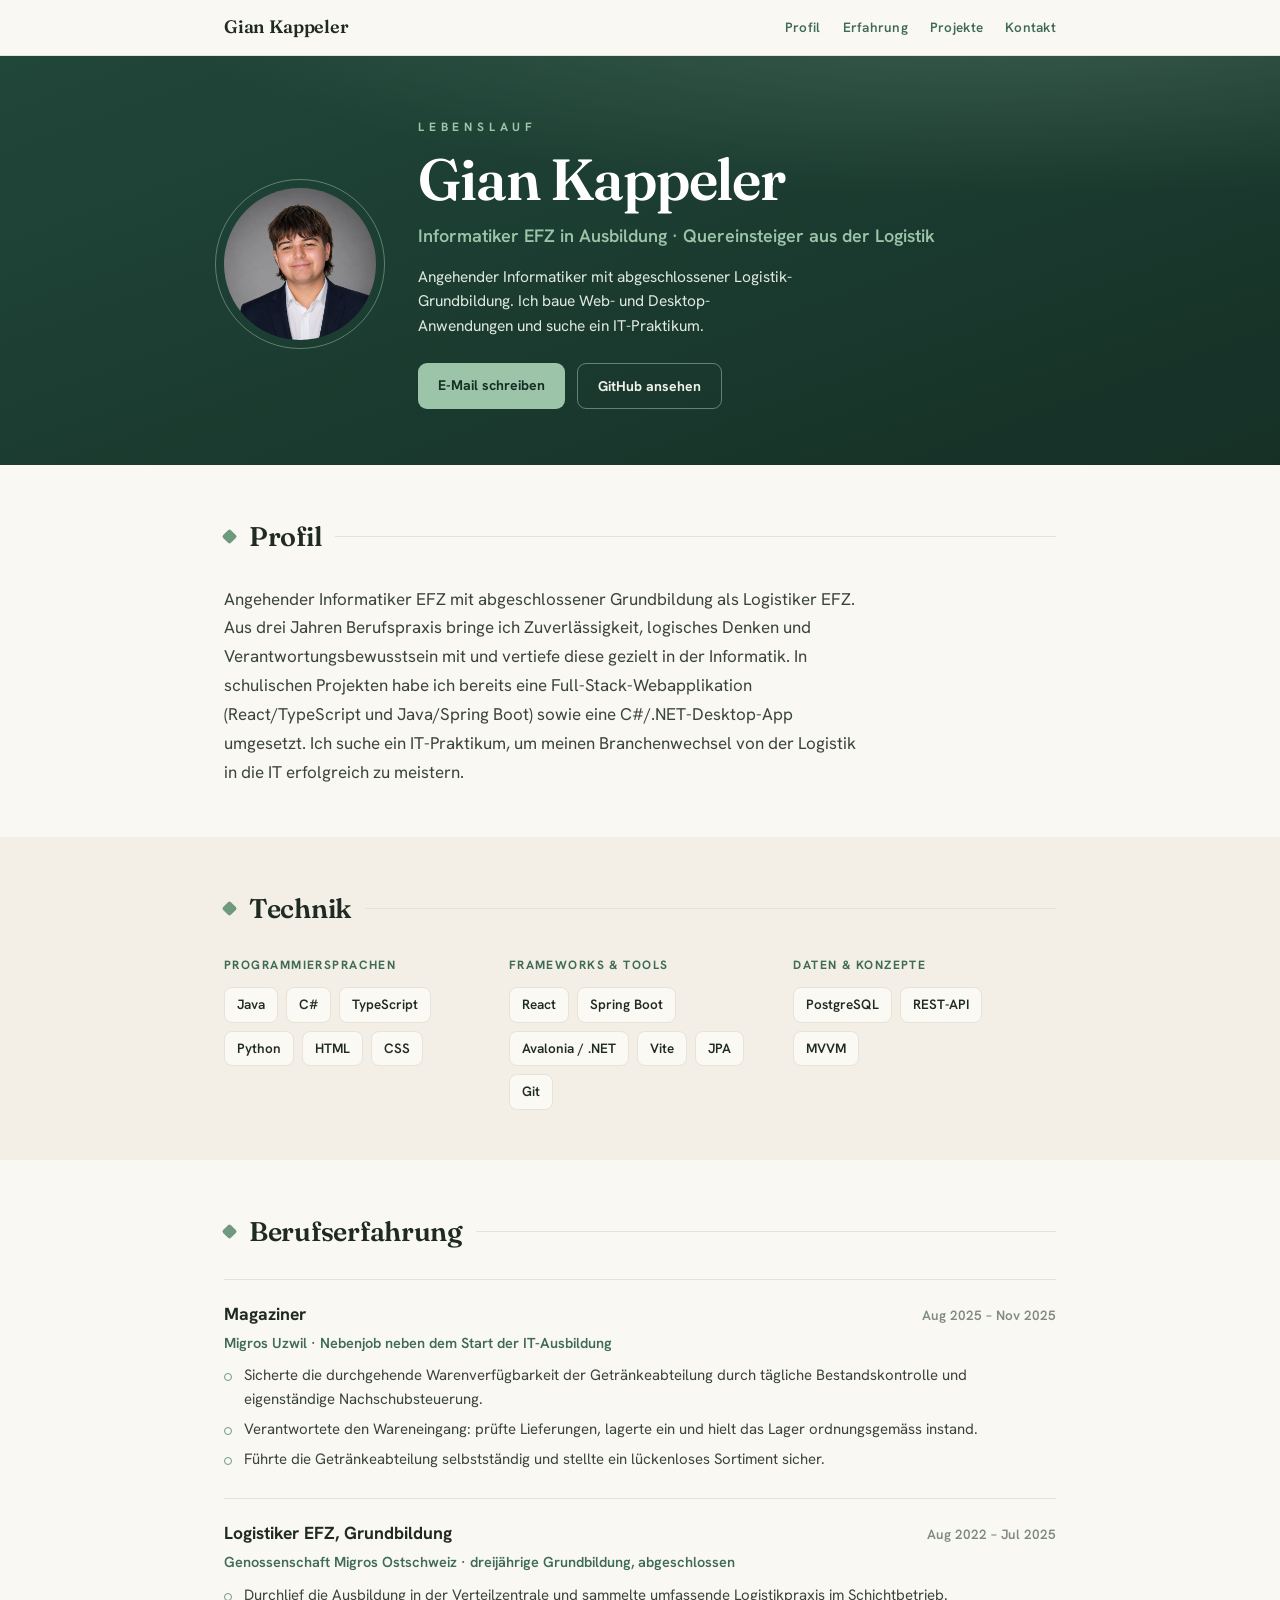
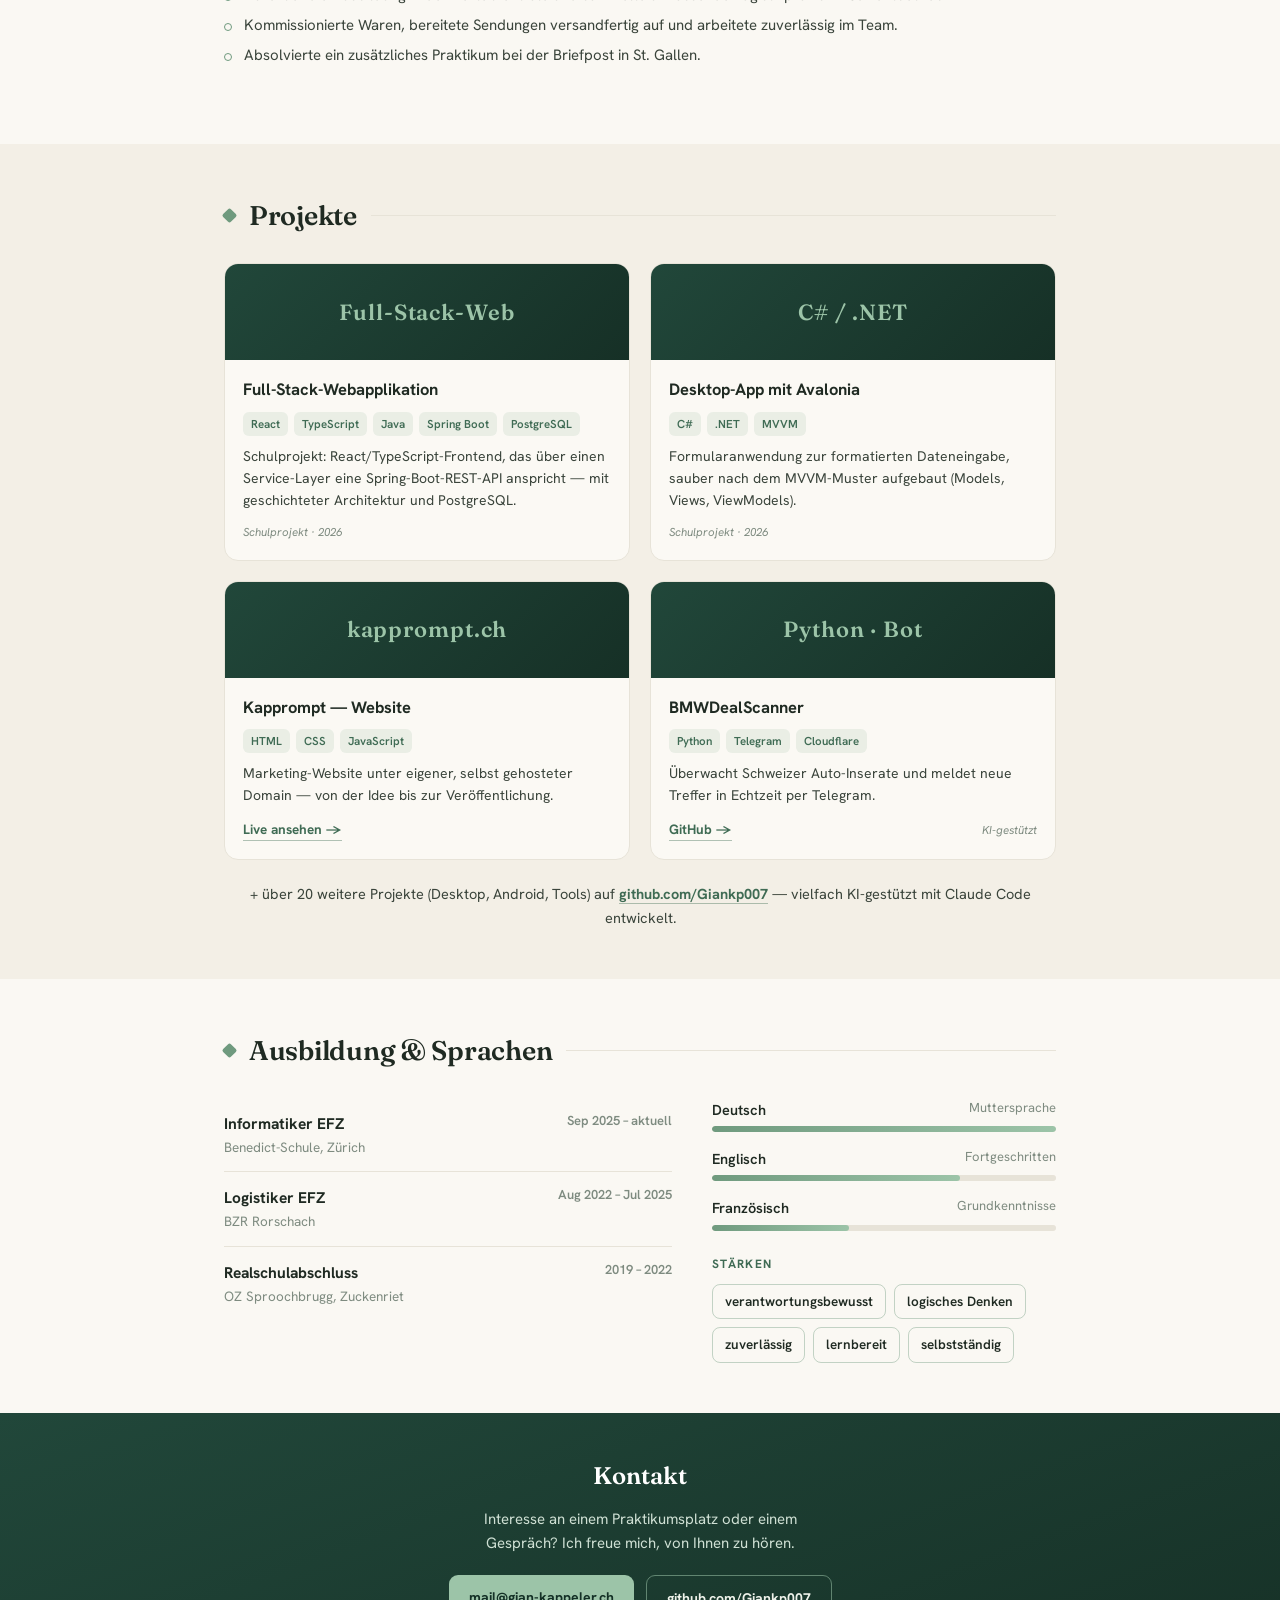
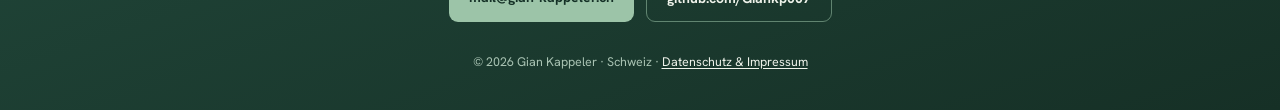
==== index.html @ 55821ddb "Add files via upload" ====
<!DOCTYPE html>
<html lang="de">
<head>
<meta charset="utf-8">
<meta name="viewport" content="width=device-width, initial-scale=1">
<title>Gian Kappeler — Informatiker EFZ in Ausbildung</title>
<meta name="description" content="Gian Kappeler — angehender Informatiker EFZ, Quereinsteiger aus der Logistik.">
<!-- Soll die Seite NICHT bei Google auffindbar sein, diese Zeile einkommentieren:
<meta name="robots" content="noindex"> -->
<link rel="preconnect" href="https://fonts.googleapis.com">
<link rel="preconnect" href="https://fonts.gstatic.com" crossorigin>
<link href="https://fonts.googleapis.com/css2?family=Fraunces:opsz,wght@9..144,400..700&family=Hanken+Grotesk:wght@400..800&display=swap" rel="stylesheet">
<link rel="stylesheet" href="styles.css">
</head>
<body>

  <script>document.documentElement.className+=" js";</script>
  <nav>
    <div class="row">
      <a href="#top" class="brand">Gian Kappeler</a>
      <div class="links">
        <a href="#profil">Profil</a>
        <a href="#erfahrung">Erfahrung</a>
        <a href="#projekte">Projekte</a>
        <a href="#kontakt">Kontakt</a>
      </div>
    </div>
  </nav>

  <header class="hero" id="top">
    <div class="wrap">
      <div class="photo"><img src="photo.jpg" alt="Gian Kappeler"></div>
      <div class="intro">
        <div class="kicker">Lebenslauf</div>
        <h1>Gian Kappeler</h1>
        <div class="role">Informatiker EFZ in Ausbildung · Quereinsteiger aus der Logistik</div>
        <p class="tag">Angehender Informatiker mit abgeschlossener Logistik-Grundbildung. Ich baue Web- und Desktop-Anwendungen und suche ein IT-Praktikum.</p>
        <div class="cta">
          <a class="btn primary" href="mailto:mail@gian-kappeler.ch">E-Mail schreiben</a>
          <a class="btn ghost" href="https://github.com/Giankp007" target="_blank" rel="noopener">GitHub ansehen</a>
        </div>
      </div>
    </div>
  </header>

  <main>
    <section id="profil">
      <div class="wrap">
        <div class="shead reveal"><span class="dia"></span><h2>Profil</h2><span class="line"></span></div>
        <p class="lead reveal">Angehender Informatiker EFZ mit abgeschlossener Grundbildung als Logistiker EFZ. Aus drei Jahren Berufspraxis bringe ich Zuverlässigkeit, logisches Denken und Verantwortungsbewusstsein mit und vertiefe diese gezielt in der Informatik. In schulischen Projekten habe ich bereits eine Full-Stack-Webapplikation (React/TypeScript und Java/Spring&nbsp;Boot) sowie eine C#/.NET-Desktop-App umgesetzt. Ich suche ein IT-Praktikum, um meinen Branchenwechsel von der Logistik in die IT erfolgreich zu meistern.</p>
      </div>
    </section>

    <section id="technik">
      <div class="wrap">
        <div class="shead reveal"><span class="dia"></span><h2>Technik</h2><span class="line"></span></div>
        <div class="skillgrid reveal">
          <div>
            <div class="gl">Programmiersprachen</div>
            <div class="chips"><span class="chip">Java</span><span class="chip">C#</span><span class="chip">TypeScript</span><span class="chip">Python</span><span class="chip">HTML</span><span class="chip">CSS</span></div>
          </div>
          <div>
            <div class="gl">Frameworks &amp; Tools</div>
            <div class="chips"><span class="chip">React</span><span class="chip">Spring Boot</span><span class="chip">Avalonia / .NET</span><span class="chip">Vite</span><span class="chip">JPA</span><span class="chip">Git</span></div>
          </div>
          <div>
            <div class="gl">Daten &amp; Konzepte</div>
            <div class="chips"><span class="chip">PostgreSQL</span><span class="chip">REST-API</span><span class="chip">MVVM</span></div>
          </div>
        </div>
      </div>
    </section>

    <section id="erfahrung">
      <div class="wrap">
        <div class="shead reveal"><span class="dia"></span><h2>Berufserfahrung</h2><span class="line"></span></div>
        <div class="item reveal">
          <div class="top"><h3>Magaziner</h3><span class="date">Aug 2025 – Nov 2025</span></div>
          <div class="org">Migros Uzwil · Nebenjob neben dem Start der IT-Ausbildung</div>
          <ul>
            <li>Sicherte die durchgehende Warenverfügbarkeit der Getränkeabteilung durch tägliche Bestandskontrolle und eigenständige Nachschubsteuerung.</li>
            <li>Verantwortete den Wareneingang: prüfte Lieferungen, lagerte ein und hielt das Lager ordnungsgemäss instand.</li>
            <li>Führte die Getränkeabteilung selbstständig und stellte ein lückenloses Sortiment sicher.</li>
          </ul>
        </div>
        <div class="item reveal">
          <div class="top"><h3>Logistiker EFZ, Grundbildung</h3><span class="date">Aug 2022 – Jul 2025</span></div>
          <div class="org">Genossenschaft Migros Ostschweiz · dreijährige Grundbildung, abgeschlossen</div>
          <ul>
            <li>Durchlief die Ausbildung in der Verteilzentrale und sammelte umfassende Logistikpraxis im Schichtbetrieb.</li>
            <li>Kommissionierte Waren, bereitete Sendungen versandfertig auf und arbeitete zuverlässig im Team.</li>
            <li>Absolvierte ein zusätzliches Praktikum bei der Briefpost in St.&nbsp;Gallen.</li>
          </ul>
        </div>
      </div>
    </section>

    <section id="projekte">
      <div class="wrap">
        <div class="shead reveal"><span class="dia"></span><h2>Projekte</h2><span class="line"></span></div>
        <div class="pgrid reveal">
          <div class="card">
            <div class="thumb">Full-Stack-Web</div>
            <div class="pin">
              <h3>Full-Stack-Webapplikation</h3>
              <div class="tags"><span class="tag">React</span><span class="tag">TypeScript</span><span class="tag">Java</span><span class="tag">Spring Boot</span><span class="tag">PostgreSQL</span></div>
              <p>Schulprojekt: React/TypeScript-Frontend, das über einen Service-Layer eine Spring-Boot-REST-API anspricht — mit geschichteter Architektur und PostgreSQL.</p>
              <div class="foot"><span class="ai">Schulprojekt · 2026</span></div>
            </div>
          </div>
          <div class="card">
            <div class="thumb">C# / .NET</div>
            <div class="pin">
              <h3>Desktop-App mit Avalonia</h3>
              <div class="tags"><span class="tag">C#</span><span class="tag">.NET</span><span class="tag">MVVM</span></div>
              <p>Formularanwendung zur formatierten Dateneingabe, sauber nach dem MVVM-Muster aufgebaut (Models, Views, ViewModels).</p>
              <div class="foot"><span class="ai">Schulprojekt · 2026</span></div>
            </div>
          </div>
          <div class="card">
            <div class="thumb">kapprompt.ch</div>
            <div class="pin">
              <h3>Kapprompt — Website</h3>
              <div class="tags"><span class="tag">HTML</span><span class="tag">CSS</span><span class="tag">JavaScript</span></div>
              <p>Marketing-Website unter eigener, selbst gehosteter Domain — von der Idee bis zur Veröffentlichung.</p>
              <div class="foot"><a class="lnk" href="https://kapprompt.ch" target="_blank" rel="noopener">Live ansehen →</a></div>
            </div>
          </div>
          <div class="card">
            <div class="thumb">Python · Bot</div>
            <div class="pin">
              <h3>BMWDealScanner</h3>
              <div class="tags"><span class="tag">Python</span><span class="tag">Telegram</span><span class="tag">Cloudflare</span></div>
              <p>Überwacht Schweizer Auto-Inserate und meldet neue Treffer in Echtzeit per Telegram.</p>
              <div class="foot"><a class="lnk" href="https://github.com/Giankp007/BMWDealScanner" target="_blank" rel="noopener">GitHub →</a><span class="ai">KI-gestützt</span></div>
            </div>
          </div>
        </div>
        <div class="more reveal">+ über 20 weitere Projekte (Desktop, Android, Tools) auf <a href="https://github.com/Giankp007" target="_blank" rel="noopener">github.com/Giankp007</a> — vielfach KI-gestützt mit Claude Code entwickelt.</div>
      </div>
    </section>

    <section id="ausbildung">
      <div class="wrap">
        <div class="shead reveal"><span class="dia"></span><h2>Ausbildung &amp; Sprachen</h2><span class="line"></span></div>
        <div class="twocol reveal">
          <div class="edu">
            <div class="erow"><div><b>Informatiker EFZ</b><div class="sub">Benedict-Schule, Zürich</div></div><span class="date">Sep 2025 – aktuell</span></div>
            <div class="erow"><div><b>Logistiker EFZ</b><div class="sub">BZR Rorschach</div></div><span class="date">Aug 2022 – Jul 2025</span></div>
            <div class="erow"><div><b>Realschulabschluss</b><div class="sub">OZ Sproochbrugg, Zuckenriet</div></div><span class="date">2019 – 2022</span></div>
          </div>
          <div>
            <div class="lang"><div class="lr"><b>Deutsch</b><span>Muttersprache</span></div><div class="bar"><i style="width:100%"></i></div></div>
            <div class="lang"><div class="lr"><b>Englisch</b><span>Fortgeschritten</span></div><div class="bar"><i style="width:72%"></i></div></div>
            <div class="lang"><div class="lr"><b>Französisch</b><span>Grundkenntnisse</span></div><div class="bar"><i style="width:40%"></i></div></div>
            <div class="strengths">
              <div class="gl">Stärken</div>
              <div class="chips"><span class="chip">verantwortungsbewusst</span><span class="chip">logisches Denken</span><span class="chip">zuverlässig</span><span class="chip">lernbereit</span><span class="chip">selbstständig</span></div>
            </div>
          </div>
        </div>
      </div>
    </section>
  </main>

  <footer id="kontakt">
    <div class="wrap">
      <h2>Kontakt</h2>
      <p>Interesse an einem Praktikumsplatz oder einem Gespräch? Ich freue mich, von Ihnen zu hören.</p>
      <div class="cta">
        <a class="btn primary" href="mailto:mail@gian-kappeler.ch">mail@gian-kappeler.ch</a>
        <a class="btn ghost" href="https://github.com/Giankp007" target="_blank" rel="noopener">github.com/Giankp007</a>
      </div>
      <div class="copy">© 2026 Gian Kappeler · Schweiz · <a href="#impressum">Datenschutz &amp; Impressum</a></div>
    </div>
  </footer>

  <div class="modal" id="impressum">
    <div class="box">
      <a href="#kontakt" class="close" aria-label="Schliessen">&times;</a>
      <h2>Datenschutz &amp; Impressum</h2>
      <p><strong>Verantwortlich f&uuml;r diese Website</strong><br>Gian Kappeler &middot; <a class="txt" href="mailto:mail@gian-kappeler.ch">mail@gian-kappeler.ch</a></p>
      <h3>Datenschutz</h3>
      <p>Diese Website ist eine private, nicht-kommerzielle Seite. Es werden keine Cookies gesetzt, keine Analyse- oder Tracking-Tools eingesetzt und keine Kontaktformulare verwendet. &Uuml;ber die Seite werden keine Personendaten aktiv erhoben.</p>
      <h3>Hosting und Server-Logs</h3>
      <p>Die Website wird bei einem externen Anbieter (GitHub,&nbsp;Inc. bzw. Vercel&nbsp;Inc., USA) gehostet. Beim Aufruf verarbeitet der Anbieter technisch notwendige Daten wie IP-Adresse, Datum und Uhrzeit des Zugriffs sowie Browsertyp in Server-Logs. Diese dienen ausschliesslich dem sicheren und stabilen Betrieb der Seite. Da der Anbieter in den USA sitzt, kann eine Bekanntgabe von Daten ins Ausland erfolgen.</p>
      <h3>Externe Links</h3>
      <p>Diese Seite verweist auf externe Angebote (z.&nbsp;B. GitHub, kapprompt.ch). F&uuml;r deren Inhalte und Datenschutz sind die jeweiligen Betreiber verantwortlich.</p>
      <h3>Ihre Rechte</h3>
      <p>Nach dem revidierten Schweizer Datenschutzgesetz (revDSG) haben Sie das Recht auf Auskunft, Berichtigung und L&ouml;schung Ihrer Personendaten. Bei Fragen erreichen Sie mich unter der oben genannten E-Mail-Adresse.</p>
      <p class="upd">Stand: Juni 2026</p>
    </div>
  </div>

  <script>
    var io=new IntersectionObserver(function(es){es.forEach(function(e){if(e.isIntersecting){e.target.classList.add('in');io.unobserve(e.target);}});},{threshold:.12});
    document.querySelectorAll('.reveal').forEach(function(el){io.observe(el);});
  </script>
  <script>
    (function(){
      var m=document.getElementById('impressum'); if(!m) return;
      function openM(e){ if(e) e.preventDefault(); m.classList.add('open'); }
      function closeM(e){ if(e) e.preventDefault(); m.classList.remove('open'); }
      document.querySelectorAll('a[href="#impressum"]').forEach(function(a){ a.addEventListener('click', openM); });
      m.querySelectorAll('.close').forEach(function(c){ c.addEventListener('click', closeM); });
      m.addEventListener('click', function(e){ if(e.target===m) closeM(); });
      document.addEventListener('keydown', function(e){ if(e.key==='Escape') closeM(); });
    })();
  </script>
</body>
</html>
---- styles.css ----
:root{
    --paper:#faf8f3; --ink:#1f2a22; --body:#3a443b; --muted:#7e8b80; --line:#e7e3d8;
    --ever1:#21473a; --ever2:#163026; --sage:#6f9a7e; --sage-bright:#9cc4a8;
    --sage-deep:#3f6b54; --cream:#eef2ea; --cream-mut:#a9c3b3;
  }
  *{box-sizing:border-box;margin:0;padding:0;}
  html{scroll-behavior:smooth;}
  body{font-family:'Hanken Grotesk',system-ui,sans-serif;color:var(--body);background:var(--paper);
    line-height:1.6;font-size:16px;-webkit-font-smoothing:antialiased;}
  a{color:inherit;}
  img{max-width:100%;display:block;}
  .wrap{max-width:880px;margin:0 auto;padding:0 24px;}

  /* nav */
  nav{position:sticky;top:0;z-index:50;background:rgba(250,248,243,.86);
    backdrop-filter:saturate(140%) blur(10px);border-bottom:1px solid var(--line);}
  nav .row{max-width:880px;margin:0 auto;padding:13px 24px;display:flex;align-items:center;justify-content:space-between;gap:16px;}
  nav .brand{font-family:'Fraunces',serif;font-weight:600;font-size:18px;color:var(--ink);letter-spacing:-.01em;text-decoration:none;}
  nav .links{display:flex;gap:22px;flex-wrap:wrap;}
  nav .links a{font-size:13.5px;font-weight:600;color:var(--sage-deep);text-decoration:none;letter-spacing:.02em;}
  nav .links a:hover{color:var(--ink);}

  /* hero */
  .hero{background:
      radial-gradient(120% 80% at 80% -10%, rgba(156,196,168,.22), rgba(156,196,168,0) 55%),
      linear-gradient(160deg,var(--ever1),var(--ever2));
    color:var(--cream);padding:62px 0 56px;}
  .hero .wrap{display:flex;align-items:center;gap:42px;flex-wrap:wrap;}
  .hero .photo{width:152px;height:152px;border-radius:50%;flex:none;position:relative;}
  .hero .photo img{width:152px;height:152px;border-radius:50%;}
  .hero .photo::after{content:"";position:absolute;inset:-9px;border:1.5px solid rgba(156,196,168,.5);border-radius:50%;}
  .hero .intro{flex:1;min-width:260px;}
  .kicker{font-size:12px;font-weight:700;letter-spacing:.4em;text-transform:uppercase;color:var(--sage-bright);margin-bottom:14px;}
  .hero h1{font-family:'Fraunces',serif;font-weight:600;font-size:clamp(38px,7vw,58px);line-height:.98;letter-spacing:-.02em;color:#fff;}
  .hero .role{font-size:clamp(15px,2.4vw,18px);font-weight:600;color:var(--sage-bright);margin-top:14px;}
  .hero .tag{color:#dfe9e0;margin-top:14px;max-width:42ch;font-size:15.5px;}
  .hero .cta{margin-top:24px;display:flex;gap:12px;flex-wrap:wrap;}
  .btn{display:inline-block;padding:11px 20px;border-radius:9px;font-weight:700;font-size:14px;text-decoration:none;transition:transform .12s ease,background .2s ease;}
  .btn:hover{transform:translateY(-1px);}
  .btn.primary{background:var(--sage-bright);color:#143026;}
  .btn.primary:hover{background:#b6d8c1;}
  .btn.ghost{border:1.5px solid rgba(156,196,168,.55);color:var(--cream);}
  .btn.ghost:hover{background:rgba(156,196,168,.14);}

  /* sections */
  section{padding:50px 0;}
  section:nth-of-type(even){background:#f3efe6;}
  .shead{display:flex;align-items:center;gap:14px;margin-bottom:26px;}
  .shead .dia{width:11px;height:11px;background:var(--sage);border-radius:2px;transform:rotate(45deg);flex:none;}
  .shead h2{font-family:'Fraunces',serif;font-weight:600;font-size:27px;color:var(--ink);letter-spacing:-.01em;}
  .shead .line{flex:1;height:1px;background:var(--line);}

  .lead{font-size:17px;line-height:1.7;color:var(--body);max-width:64ch;}

  /* skills */
  .skillgrid{display:grid;grid-template-columns:repeat(auto-fit,minmax(230px,1fr));gap:22px;}
  .skillgrid .gl{font-size:12px;font-weight:700;letter-spacing:.12em;text-transform:uppercase;color:var(--sage-deep);margin-bottom:12px;}
  .chips{display:flex;flex-wrap:wrap;gap:8px;}
  .chip{background:#fff;border:1px solid var(--line);border-radius:8px;padding:6px 12px;font-size:13.5px;font-weight:600;color:var(--ink);}
  section:nth-of-type(even) .chip{background:#fbf9f4;}

  /* experience */
  .item{padding:20px 0;border-top:1px solid var(--line);}
  .item:first-of-type{border-top:none;}
  .item .top{display:flex;justify-content:space-between;gap:16px;flex-wrap:wrap;align-items:baseline;}
  .item h3{font-size:17.5px;font-weight:700;color:var(--ink);}
  .item .date{font-size:13.5px;font-weight:600;color:var(--muted);white-space:nowrap;}
  .item .org{color:var(--sage-deep);font-weight:600;font-size:14.5px;margin:3px 0 10px;}
  .item ul{list-style:none;}
  .item li{position:relative;padding-left:20px;margin-bottom:7px;font-size:15px;line-height:1.55;}
  .item li::before{content:"";position:absolute;left:0;top:9px;width:6px;height:6px;border:1.4px solid var(--sage);border-radius:50%;}

  /* projects */
  .pgrid{display:grid;grid-template-columns:repeat(auto-fit,minmax(270px,1fr));gap:20px;}
  .card{background:#fff;border:1px solid var(--line);border-radius:14px;overflow:hidden;display:flex;flex-direction:column;
    transition:transform .14s ease,box-shadow .2s ease;}
  section:nth-of-type(even) .card{background:#fbf9f4;}
  .card:hover{transform:translateY(-3px);box-shadow:0 12px 30px -16px rgba(22,48,38,.4);}
  .card .thumb{height:96px;display:flex;align-items:center;justify-content:center;
    background:linear-gradient(135deg,var(--ever1),var(--ever2));color:var(--sage-bright);
    font-family:'Fraunces',serif;font-size:22px;font-weight:600;letter-spacing:.04em;text-align:center;padding:0 16px;}
  .card .pin{padding:16px 18px 18px;flex:1;display:flex;flex-direction:column;}
  .card h3{font-size:16.5px;font-weight:700;color:var(--ink);}
  .card .tags{display:flex;flex-wrap:wrap;gap:6px;margin:9px 0 10px;}
  .card .tag{font-size:11.5px;font-weight:600;color:var(--sage-deep);background:rgba(111,154,126,.12);border-radius:6px;padding:3px 8px;}
  .card p{font-size:14px;color:var(--body);line-height:1.55;flex:1;}
  .card .foot{margin-top:12px;display:flex;justify-content:space-between;align-items:center;gap:10px;}
  .card .ai{font-size:11.5px;color:var(--muted);font-style:italic;}
  .card a.lnk{font-size:13.5px;font-weight:700;color:var(--sage-deep);text-decoration:none;border-bottom:1.5px solid rgba(63,107,84,.4);}
  .more{margin-top:22px;text-align:center;font-size:14.5px;}
  .more a{color:var(--sage-deep);font-weight:700;text-decoration:none;border-bottom:1.5px solid rgba(63,107,84,.4);}

  /* education + languages two-col */
  .twocol{display:grid;grid-template-columns:1.3fr 1fr;gap:40px;}
  .edu .erow{display:flex;justify-content:space-between;gap:14px;padding:13px 0;border-top:1px solid var(--line);flex-wrap:wrap;}
  .edu .erow:first-child{border-top:none;}
  .edu b{font-size:15.5px;color:var(--ink);}
  .edu .sub{color:var(--muted);font-size:13.5px;}
  .edu .date{font-size:13px;font-weight:600;color:var(--muted);white-space:nowrap;}
  .lang{margin-bottom:15px;}
  .lang .lr{display:flex;justify-content:space-between;font-size:14.5px;margin-bottom:5px;}
  .lang .lr b{color:var(--ink);font-weight:600;}
  .lang .lr span{color:var(--muted);font-size:13px;}
  .bar{height:6px;background:#e7e3d8;border-radius:5px;overflow:hidden;}
  .bar i{display:block;height:100%;background:linear-gradient(90deg,var(--sage),var(--sage-bright));border-radius:5px;}
  .strengths{margin-top:24px;}
  .strengths .gl{font-size:12px;font-weight:700;letter-spacing:.12em;text-transform:uppercase;color:var(--sage-deep);margin-bottom:10px;}
  .strengths .chips .chip{background:transparent;border-color:rgba(111,154,126,.4);}

  /* footer */
  footer{background:linear-gradient(160deg,var(--ever1),var(--ever2));color:var(--cream);padding:44px 0 38px;text-align:center;}
  footer h2{font-family:'Fraunces',serif;font-weight:600;font-size:24px;color:#fff;margin-bottom:12px;}
  footer p{color:#cfe0d4;font-size:15px;max-width:46ch;margin:0 auto 20px;}
  footer .cta{display:flex;gap:12px;justify-content:center;flex-wrap:wrap;}
  footer .copy{margin-top:30px;font-size:12.5px;color:var(--cream-mut);}
  footer .copy a{color:var(--cream);text-decoration:underline;text-underline-offset:2px;}
  .modal{position:fixed;inset:0;z-index:100;display:none;align-items:flex-start;justify-content:center;
    background:rgba(20,42,33,.55);backdrop-filter:blur(3px);padding:6vh 20px;overflow-y:auto;}
  .modal:target,.modal.open{display:flex;}
  .modal .box{background:var(--paper);max-width:640px;width:100%;border-radius:16px;padding:34px 32px 30px;
    box-shadow:0 30px 80px -28px rgba(0,0,0,.55);position:relative;animation:popin .28s ease;}
  @keyframes popin{from{opacity:0;transform:translateY(10px);}to{opacity:1;transform:none;}}
  .modal h2{font-family:'Fraunces',serif;font-weight:600;font-size:24px;color:var(--ink);margin-bottom:4px;}
  .modal h3{font-family:'Fraunces',serif;font-weight:600;font-size:15.5px;color:var(--ink);margin:18px 0 4px;}
  .modal p{font-size:13.7px;line-height:1.62;color:var(--body);}
  .modal a.txt{color:var(--sage-deep);text-decoration:underline;}
  .modal .close{position:absolute;top:14px;right:18px;font-size:24px;color:var(--muted);text-decoration:none;line-height:1;}
  .modal .close:hover{color:var(--ink);}
  .modal .upd{margin-top:18px;font-size:11.5px;color:var(--muted);}

  /* reveal */
  .js .reveal{opacity:0;transform:translateY(14px);transition:opacity .6s ease,transform .6s ease;}
  .js .reveal.in{opacity:1;transform:none;}

  @media (max-width:720px){
    .hero{padding:44px 0 40px;}
    .hero .wrap{gap:26px;}
    .hero .intro{min-width:100%;}
    .twocol{grid-template-columns:1fr;gap:30px;}
    nav .links{gap:14px;}
    nav .brand{font-size:16px;}
    section{padding:40px 0;}
  }
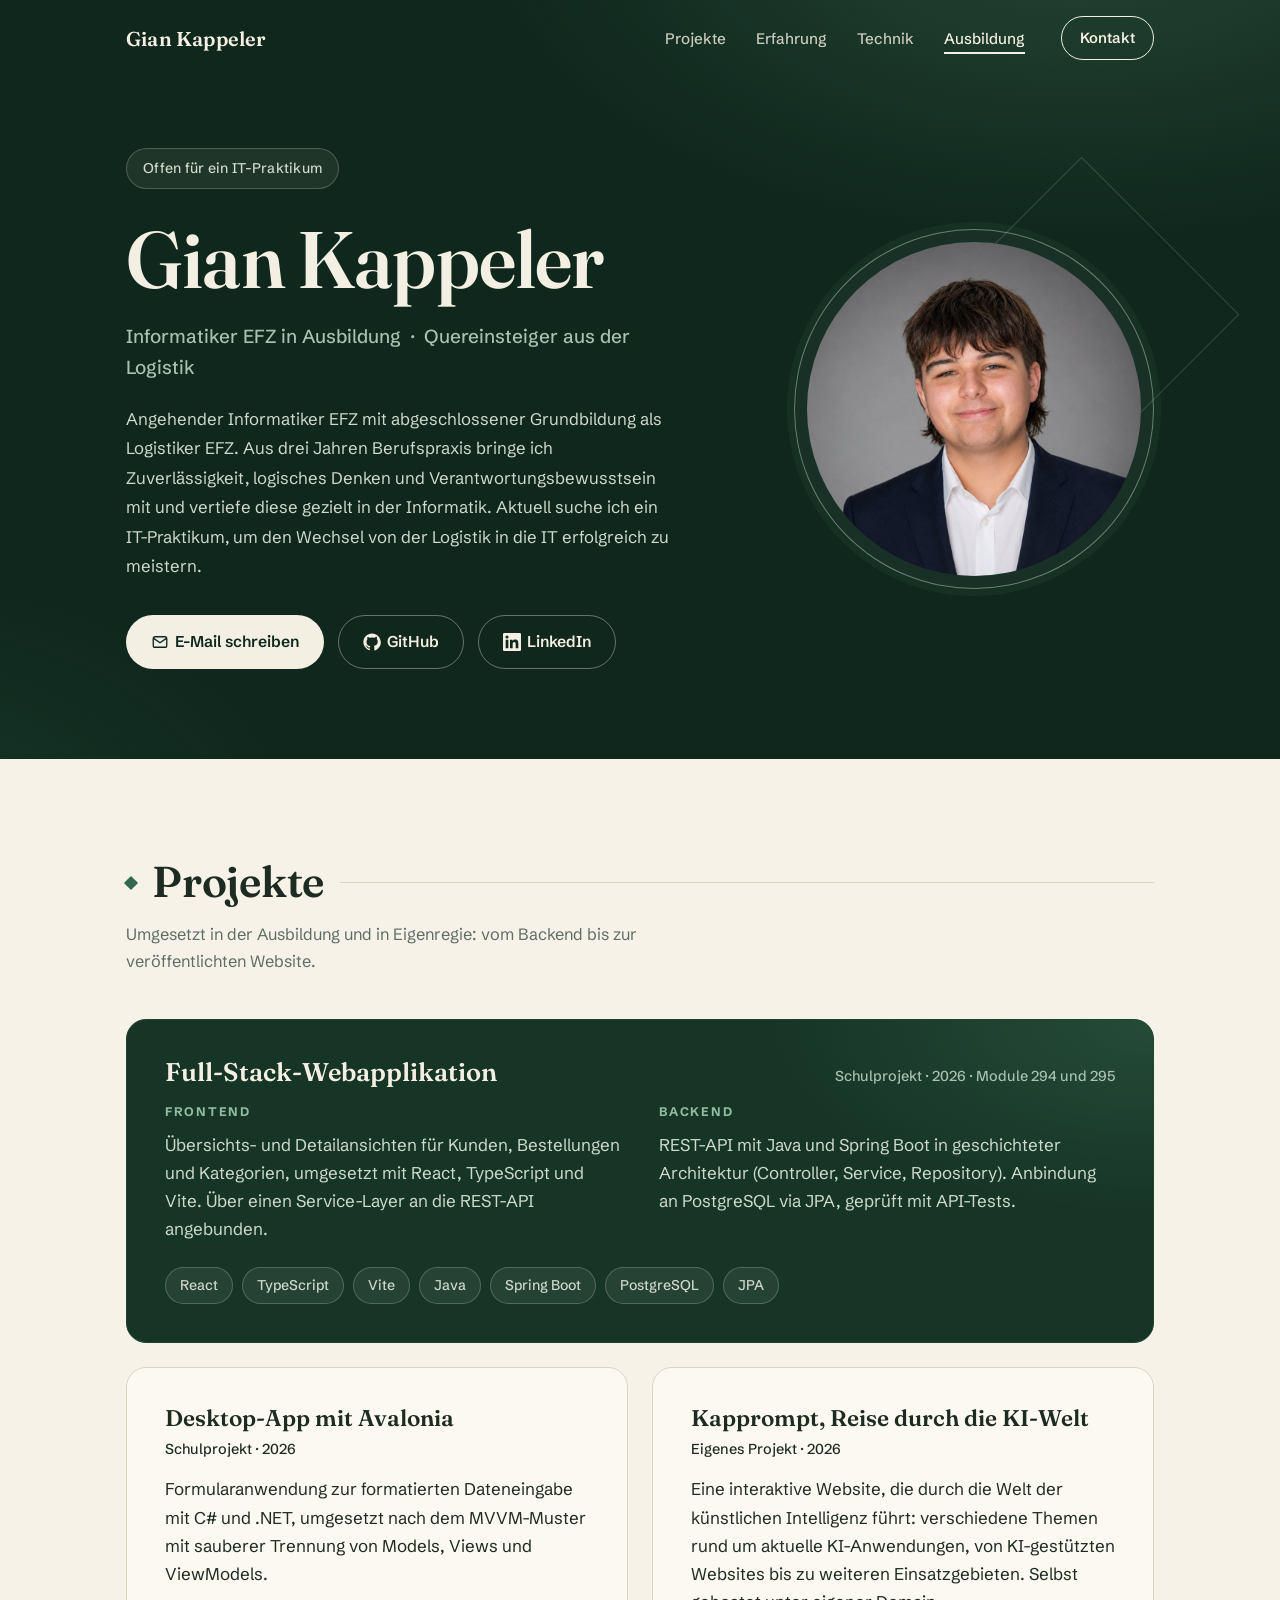
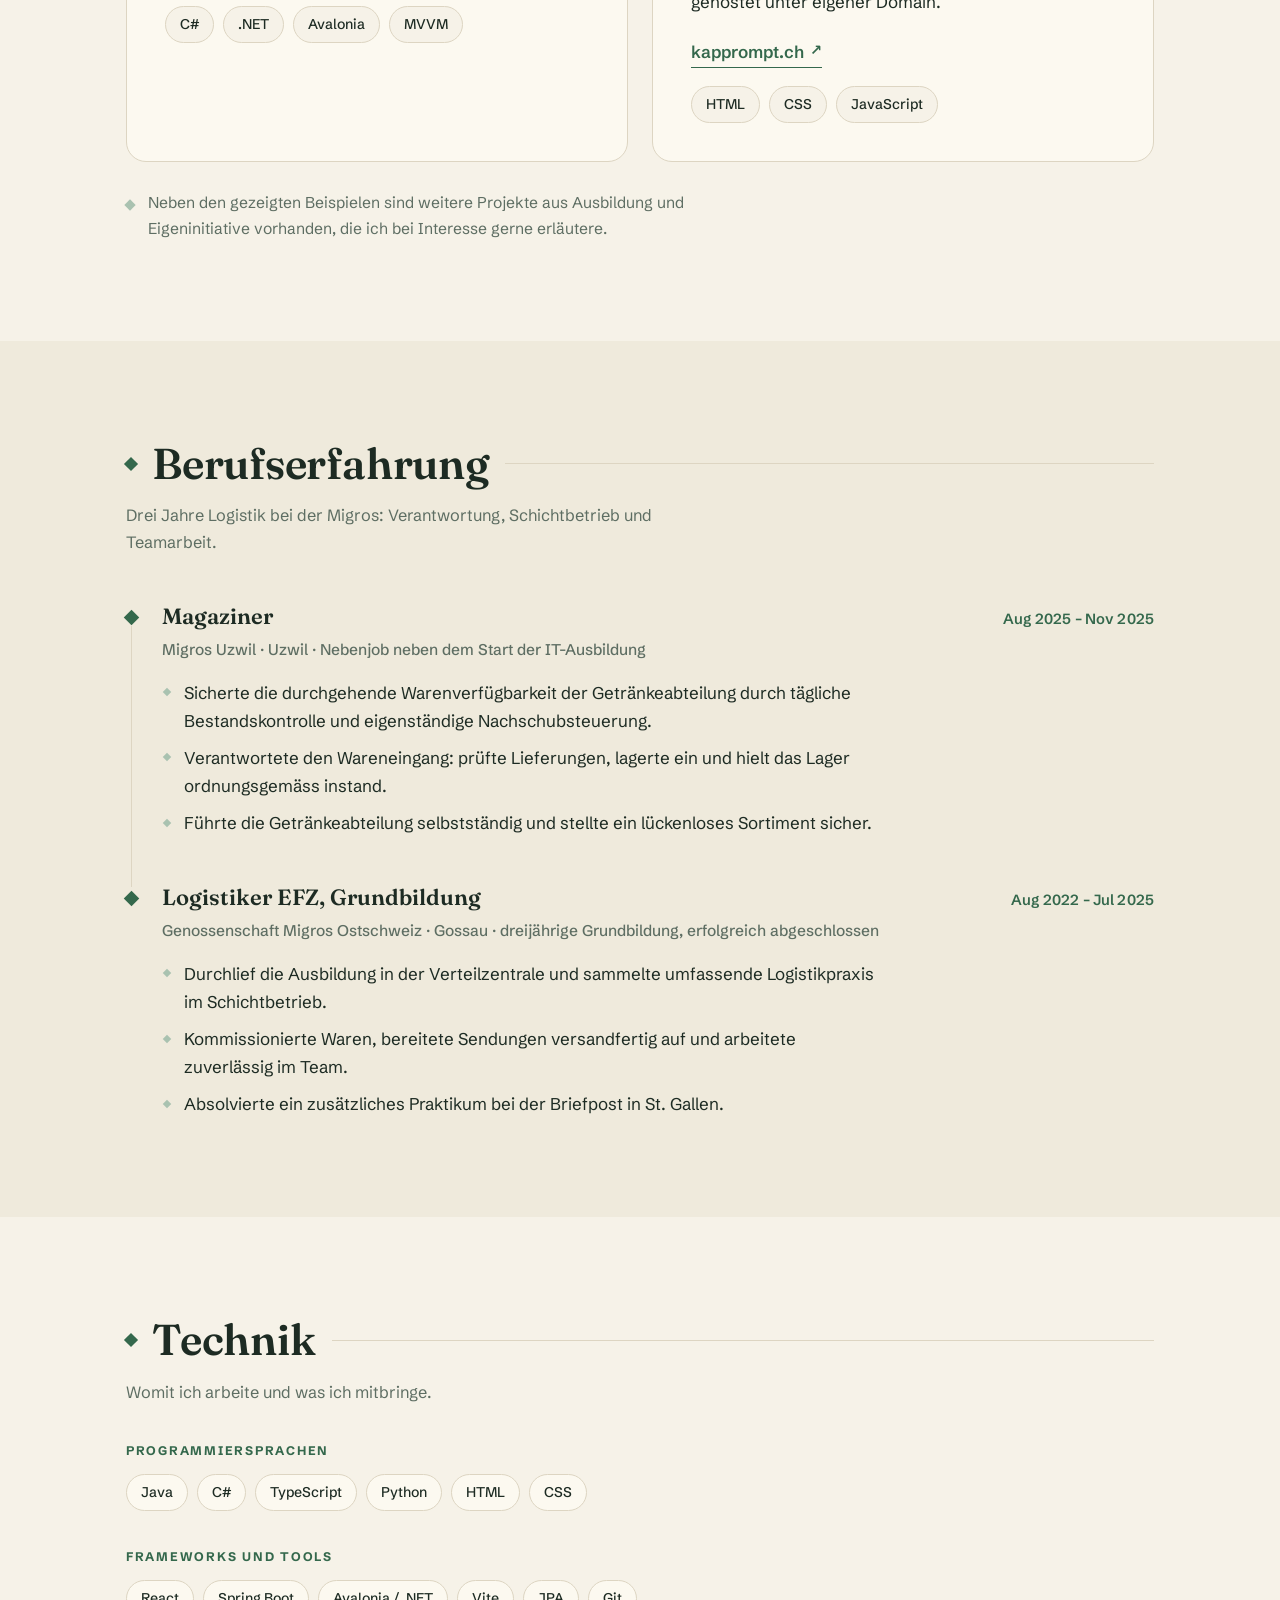
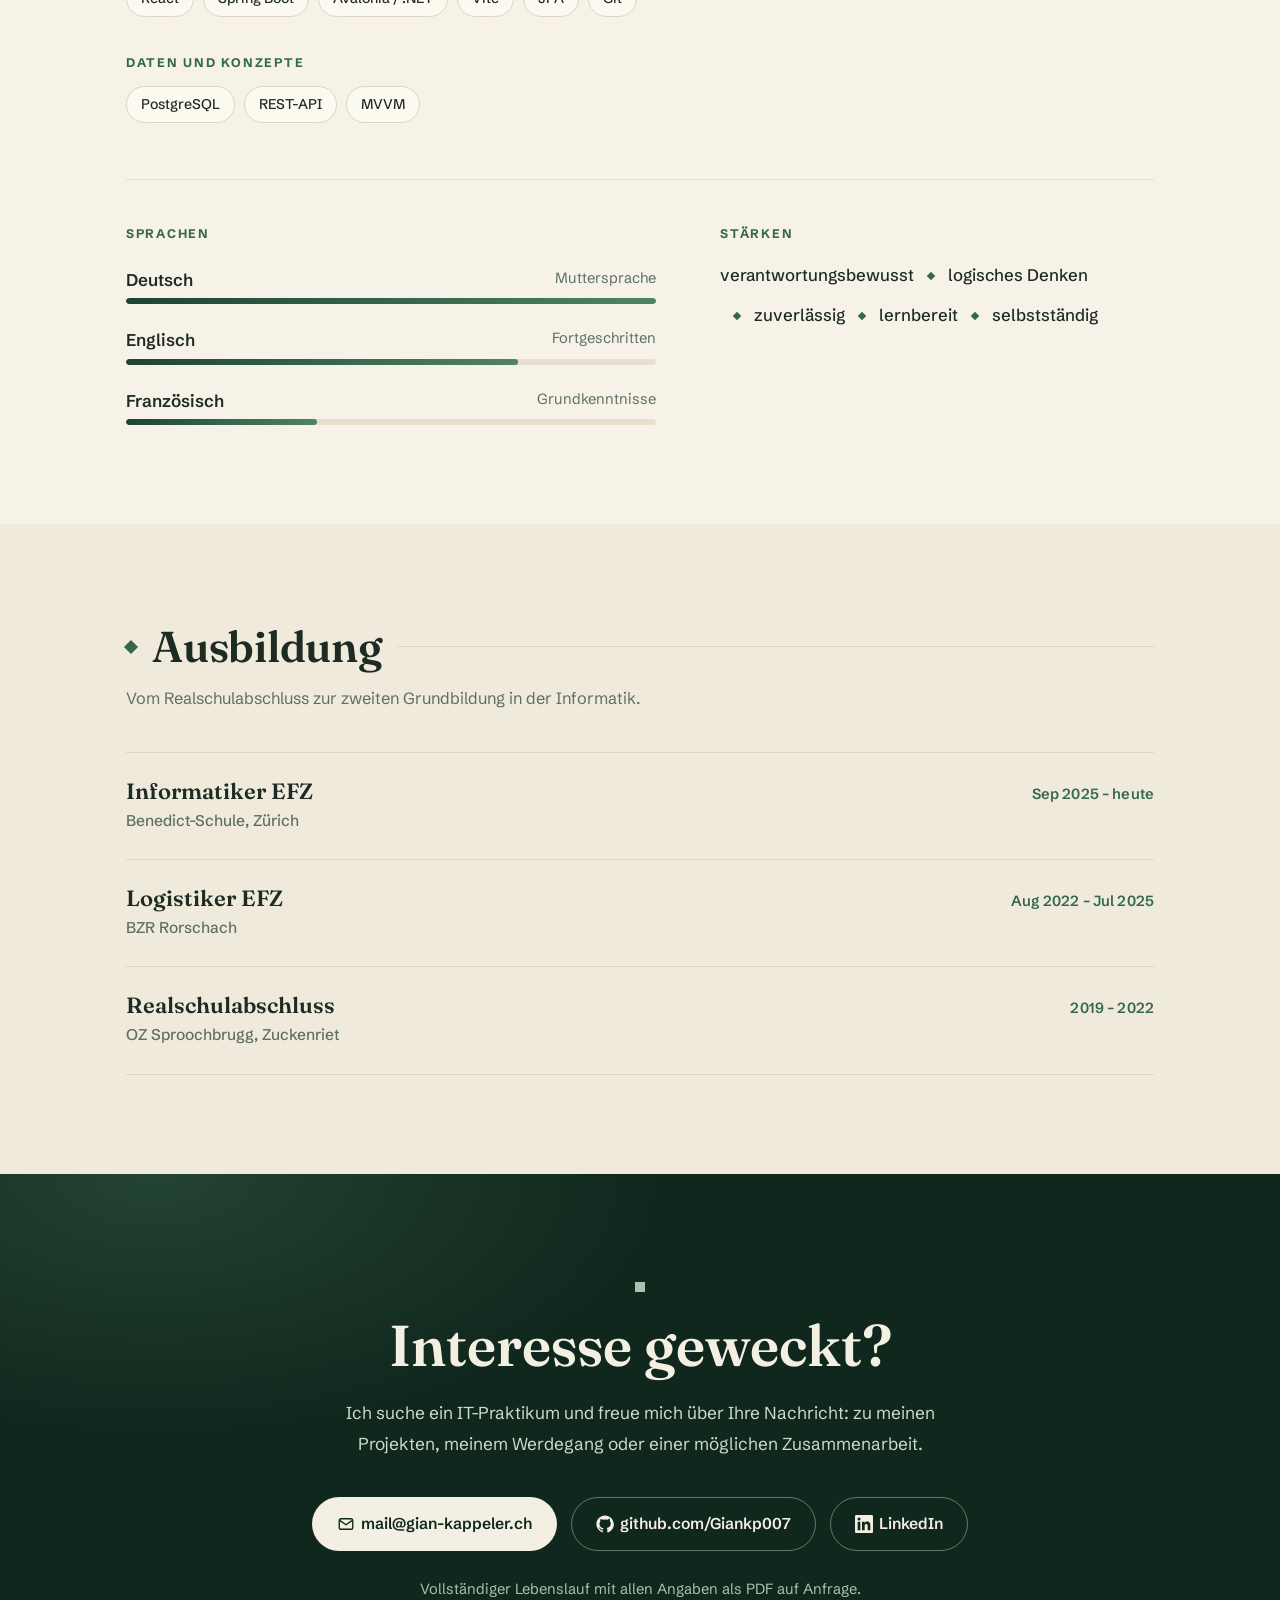
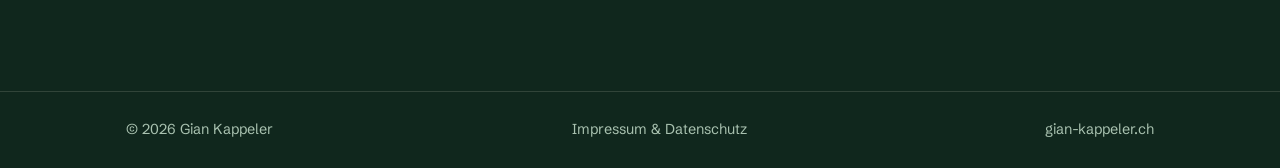
==== commit b3234844: "Redesign der Website: neues Layout, lokale Schriften, Rechtsseite - Komplett überarbeitete Startseit" ====
--- a/index.html
+++ b/index.html
@@ -1,210 +1,360 @@
 <!DOCTYPE html>
 <html lang="de">
 <head>
-<meta charset="utf-8">
-<meta name="viewport" content="width=device-width, initial-scale=1">
-<title>Gian Kappeler — Informatiker EFZ in Ausbildung</title>
-<meta name="description" content="Gian Kappeler — angehender Informatiker EFZ, Quereinsteiger aus der Logistik.">
-<!-- Soll die Seite NICHT bei Google auffindbar sein, diese Zeile einkommentieren:
-<meta name="robots" content="noindex"> -->
-<link rel="preconnect" href="https://fonts.googleapis.com">
-<link rel="preconnect" href="https://fonts.gstatic.com" crossorigin>
-<link href="https://fonts.googleapis.com/css2?family=Fraunces:opsz,wght@9..144,400..700&family=Hanken+Grotesk:wght@400..800&display=swap" rel="stylesheet">
-<link rel="stylesheet" href="styles.css">
+  <meta charset="UTF-8">
+  <script>document.documentElement.className+=' js';</script>
+  <meta name="viewport" content="width=device-width, initial-scale=1.0">
+  <title>Gian Kappeler · Informatiker EFZ in Ausbildung</title>
+  <meta name="description" content="Gian Kappeler, angehender Informatiker EFZ und Quereinsteiger aus der Logistik. Projekte mit React, Spring Boot und C#/.NET. Auf der Suche nach einem IT-Praktikum.">
+  <meta name="theme-color" content="#10271D">
+
+  <!-- Open Graph -->
+  <meta property="og:type" content="website">
+  <meta property="og:title" content="Gian Kappeler · Informatiker EFZ in Ausbildung">
+  <meta property="og:description" content="Quereinsteiger aus der Logistik mit Full-Stack- und Desktop-Projekten. Auf der Suche nach einem IT-Praktikum.">
+  <meta property="og:url" content="https://gian-kappeler.ch/">
+  <meta property="og:image" content="https://gian-kappeler.ch/gian-kappeler.jpg">
+
+  <link rel="icon" href="data:image/svg+xml,%3Csvg xmlns='http://www.w3.org/2000/svg' viewBox='0 0 64 64'%3E%3Crect width='64' height='64' rx='14' fill='%2310271D'/%3E%3Crect x='24' y='24' width='16' height='16' fill='%23F6F2E8' transform='rotate(45 32 32)'/%3E%3C/svg%3E">
+
+  <link rel="preload" href="fonts/schibsted-latin.woff2" as="font" type="font/woff2" crossorigin>
+  <link rel="preload" href="fonts/fraunces-latin.woff2" as="font" type="font/woff2" crossorigin>
+  <link rel="stylesheet" href="fonts/fonts.css">
+
+  <link rel="stylesheet" href="style.css">
 </head>
 <body>
 
-  <script>document.documentElement.className+=" js";</script>
-  <nav>
-    <div class="row">
-      <a href="#top" class="brand">Gian Kappeler</a>
-      <div class="links">
-        <a href="#profil">Profil</a>
-        <a href="#erfahrung">Erfahrung</a>
-        <a href="#projekte">Projekte</a>
-        <a href="#kontakt">Kontakt</a>
-      </div>
-    </div>
-  </nav>
-
-  <header class="hero" id="top">
-    <div class="wrap">
-      <div class="photo"><img src="photo.jpg" alt="Gian Kappeler"></div>
-      <div class="intro">
-        <div class="kicker">Lebenslauf</div>
-        <h1>Gian Kappeler</h1>
-        <div class="role">Informatiker EFZ in Ausbildung · Quereinsteiger aus der Logistik</div>
-        <p class="tag">Angehender Informatiker mit abgeschlossener Logistik-Grundbildung. Ich baue Web- und Desktop-Anwendungen und suche ein IT-Praktikum.</p>
-        <div class="cta">
-          <a class="btn primary" href="mailto:mail@gian-kappeler.ch">E-Mail schreiben</a>
-          <a class="btn ghost" href="https://github.com/Giankp007" target="_blank" rel="noopener">GitHub ansehen</a>
-        </div>
-      </div>
+  <a class="skip-link" href="#main">Zum Inhalt springen</a>
+
+  <header class="site-header" id="top">
+    <div class="container header-inner">
+      <a class="brand" href="#top">Gian Kappeler</a>
+      <nav class="site-nav" aria-label="Hauptnavigation">
+        <ul class="nav-links">
+          <li><a href="#projekte">Projekte</a></li>
+          <li><a href="#erfahrung">Erfahrung</a></li>
+          <li><a href="#technik">Technik</a></li>
+          <li><a href="#ausbildung">Ausbildung</a></li>
+        </ul>
+        <a class="btn btn-nav" href="#kontakt">Kontakt</a>
+      </nav>
     </div>
   </header>
 
-  <main>
-    <section id="profil">
-      <div class="wrap">
-        <div class="shead reveal"><span class="dia"></span><h2>Profil</h2><span class="line"></span></div>
-        <p class="lead reveal">Angehender Informatiker EFZ mit abgeschlossener Grundbildung als Logistiker EFZ. Aus drei Jahren Berufspraxis bringe ich Zuverlässigkeit, logisches Denken und Verantwortungsbewusstsein mit und vertiefe diese gezielt in der Informatik. In schulischen Projekten habe ich bereits eine Full-Stack-Webapplikation (React/TypeScript und Java/Spring&nbsp;Boot) sowie eine C#/.NET-Desktop-App umgesetzt. Ich suche ein IT-Praktikum, um meinen Branchenwechsel von der Logistik in die IT erfolgreich zu meistern.</p>
-      </div>
-    </section>
-
-    <section id="technik">
-      <div class="wrap">
-        <div class="shead reveal"><span class="dia"></span><h2>Technik</h2><span class="line"></span></div>
-        <div class="skillgrid reveal">
-          <div>
-            <div class="gl">Programmiersprachen</div>
-            <div class="chips"><span class="chip">Java</span><span class="chip">C#</span><span class="chip">TypeScript</span><span class="chip">Python</span><span class="chip">HTML</span><span class="chip">CSS</span></div>
-          </div>
-          <div>
-            <div class="gl">Frameworks &amp; Tools</div>
-            <div class="chips"><span class="chip">React</span><span class="chip">Spring Boot</span><span class="chip">Avalonia / .NET</span><span class="chip">Vite</span><span class="chip">JPA</span><span class="chip">Git</span></div>
-          </div>
-          <div>
-            <div class="gl">Daten &amp; Konzepte</div>
-            <div class="chips"><span class="chip">PostgreSQL</span><span class="chip">REST-API</span><span class="chip">MVVM</span></div>
-          </div>
-        </div>
-      </div>
-    </section>
-
-    <section id="erfahrung">
-      <div class="wrap">
-        <div class="shead reveal"><span class="dia"></span><h2>Berufserfahrung</h2><span class="line"></span></div>
-        <div class="item reveal">
-          <div class="top"><h3>Magaziner</h3><span class="date">Aug 2025 – Nov 2025</span></div>
-          <div class="org">Migros Uzwil · Nebenjob neben dem Start der IT-Ausbildung</div>
-          <ul>
-            <li>Sicherte die durchgehende Warenverfügbarkeit der Getränkeabteilung durch tägliche Bestandskontrolle und eigenständige Nachschubsteuerung.</li>
-            <li>Verantwortete den Wareneingang: prüfte Lieferungen, lagerte ein und hielt das Lager ordnungsgemäss instand.</li>
-            <li>Führte die Getränkeabteilung selbstständig und stellte ein lückenloses Sortiment sicher.</li>
+  <main id="main">
+
+    <!-- ============ HERO ============ -->
+    <section class="hero" aria-label="Einleitung">
+      <div class="container hero-inner">
+        <div class="hero-text">
+          <p class="status reveal" style="--d:0">Offen für ein IT-Praktikum</p>
+          <h1 class="reveal" style="--d:1">Gian Kappeler</h1>
+          <p class="hero-role reveal" style="--d:2">Informatiker EFZ in Ausbildung&ensp;·&ensp;Quereinsteiger aus der Logistik</p>
+          <p class="hero-lead reveal" style="--d:3">Angehender Informatiker EFZ mit abgeschlossener Grundbildung als Logistiker EFZ. Aus drei Jahren Berufspraxis bringe ich Zuverlässigkeit, logisches Denken und Verantwortungsbewusstsein mit und vertiefe diese gezielt in der Informatik. Aktuell suche ich ein IT-Praktikum, um den Wechsel von der Logistik in die IT erfolgreich zu meistern.</p>
+          <div class="hero-actions reveal" style="--d:4">
+            <a class="btn btn-solid" href="mailto:mail@gian-kappeler.ch">
+              <svg class="icon" viewBox="0 0 24 24" aria-hidden="true" fill="none" stroke="currentColor" stroke-width="1.8" stroke-linecap="round" stroke-linejoin="round"><rect x="3" y="5" width="18" height="14" rx="2.5"/><path d="m4 7.5 8 5.5 8-5.5"/></svg>
+              E-Mail schreiben
+            </a>
+            <a class="btn btn-ghost" href="https://github.com/Giankp007" target="_blank" rel="noopener">
+              <svg class="icon" viewBox="0 0 24 24" aria-hidden="true" fill="currentColor"><path d="M12 .5C5.7.5.5 5.7.5 12c0 5.1 3.3 9.4 7.9 10.9.6.1.8-.2.8-.5v-1.8c-3.2.7-3.9-1.5-3.9-1.5-.5-1.3-1.3-1.7-1.3-1.7-1.1-.7.1-.7.1-.7 1.2.1 1.8 1.2 1.8 1.2 1 1.8 2.7 1.3 3.4 1 .1-.8.4-1.3.7-1.6-2.6-.3-5.3-1.3-5.3-5.8 0-1.3.5-2.3 1.2-3.2-.1-.3-.5-1.5.1-3.1 0 0 1-.3 3.3 1.2a11.5 11.5 0 0 1 6 0C17.3 4.6 18.3 4.9 18.3 4.9c.6 1.6.2 2.8.1 3.1.8.9 1.2 1.9 1.2 3.2 0 4.5-2.7 5.5-5.3 5.8.4.4.8 1.1.8 2.3v3.4c0 .3.2.6.8.5 4.6-1.5 7.9-5.8 7.9-10.9C23.5 5.7 18.3.5 12 .5Z"/></svg>
+              GitHub
+            </a>
+            <a class="btn btn-ghost" href="https://www.linkedin.com/in/gian-kappeler-b34154416" target="_blank" rel="noopener">
+              <svg class="icon" viewBox="0 0 24 24" aria-hidden="true" fill="currentColor"><path d="M20.45 20.45h-3.56v-5.57c0-1.33-.03-3.04-1.85-3.04-1.86 0-2.14 1.45-2.14 2.94v5.67H9.35V9h3.41v1.56h.05c.48-.9 1.64-1.85 3.37-1.85 3.6 0 4.27 2.37 4.27 5.45v6.29zM5.34 7.43a2.07 2.07 0 1 1 0-4.14 2.07 2.07 0 0 1 0 4.14zm1.78 13.02H3.56V9h3.56v11.45zM22.22 0H1.77C.79 0 0 .77 0 1.73v20.54C0 23.22.79 24 1.77 24h20.45c.98 0 1.78-.78 1.78-1.73V1.73C24 .77 23.2 0 22.22 0z"/></svg>
+              LinkedIn
+            </a>
+          </div>
+        </div>
+        <div class="hero-portrait reveal" style="--d:2">
+          <div class="portrait-frame">
+            <img src="gian-kappeler.jpg" alt="Porträt von Gian Kappeler" width="900" height="900" decoding="async" fetchpriority="high">
+          </div>
+        </div>
+      </div>
+    </section>
+
+    <!-- ============ PROJEKTE ============ -->
+    <section class="section" id="projekte">
+      <div class="container">
+        <div class="section-head reveal">
+          <span class="diamond" aria-hidden="true"></span>
+          <h2>Projekte</h2>
+          <span class="rule" aria-hidden="true"></span>
+        </div>
+        <p class="section-sub reveal" style="--d:1">Umgesetzt in der Ausbildung und in Eigenregie: vom Backend bis zur veröffentlichten Website.</p>
+
+        <article class="card card-feature reveal" style="--d:2">
+          <div class="card-head">
+            <h3>Full-Stack-Webapplikation</h3>
+            <p class="card-meta">Schulprojekt · 2026 · Module 294 und 295</p>
+          </div>
+          <div class="feature-cols">
+            <div>
+              <p class="overline">Frontend</p>
+              <p>Übersichts- und Detailansichten für Kunden, Bestellungen und Kategorien, umgesetzt mit React, TypeScript und Vite. Über einen Service-Layer an die REST-API angebunden.</p>
+            </div>
+            <div>
+              <p class="overline">Backend</p>
+              <p>REST-API mit Java und Spring Boot in geschichteter Architektur (Controller, Service, Repository). Anbindung an PostgreSQL via JPA, geprüft mit API-Tests.</p>
+            </div>
+          </div>
+          <ul class="chips chips-dark" aria-label="Eingesetzte Technologien">
+            <li>React</li><li>TypeScript</li><li>Vite</li><li>Java</li><li>Spring Boot</li><li>PostgreSQL</li><li>JPA</li>
           </ul>
-        </div>
-        <div class="item reveal">
-          <div class="top"><h3>Logistiker EFZ, Grundbildung</h3><span class="date">Aug 2022 – Jul 2025</span></div>
-          <div class="org">Genossenschaft Migros Ostschweiz · dreijährige Grundbildung, abgeschlossen</div>
-          <ul>
-            <li>Durchlief die Ausbildung in der Verteilzentrale und sammelte umfassende Logistikpraxis im Schichtbetrieb.</li>
-            <li>Kommissionierte Waren, bereitete Sendungen versandfertig auf und arbeitete zuverlässig im Team.</li>
-            <li>Absolvierte ein zusätzliches Praktikum bei der Briefpost in St.&nbsp;Gallen.</li>
+        </article>
+
+        <div class="card-grid">
+          <article class="card reveal" style="--d:3">
+            <div class="card-head">
+              <h3>Desktop-App mit Avalonia</h3>
+              <p class="card-meta">Schulprojekt · 2026</p>
+            </div>
+            <p>Formularanwendung zur formatierten Dateneingabe mit C# und .NET, umgesetzt nach dem MVVM-Muster mit sauberer Trennung von Models, Views und ViewModels.</p>
+            <ul class="chips" aria-label="Eingesetzte Technologien">
+              <li>C#</li><li>.NET</li><li>Avalonia</li><li>MVVM</li>
+            </ul>
+          </article>
+
+          <article class="card reveal" style="--d:4">
+            <div class="card-head">
+              <h3>Kapprompt, Reise durch die KI-Welt</h3>
+              <p class="card-meta">Eigenes Projekt · 2026</p>
+            </div>
+            <p>Eine interaktive Website, die durch die Welt der künstlichen Intelligenz führt: verschiedene Themen rund um aktuelle KI-Anwendungen, von KI-gestützten Websites bis zu weiteren Einsatzgebieten. Selbst gehostet unter eigener Domain.</p>
+            <p><a class="text-link" href="https://kapprompt.ch" target="_blank" rel="noopener">kapprompt.ch <span class="ext" aria-hidden="true">&#8599;</span></a></p>
+            <ul class="chips" aria-label="Eingesetzte Technologien">
+              <li>HTML</li><li>CSS</li><li>JavaScript</li>
+            </ul>
+          </article>
+        </div>
+
+        <p class="section-note reveal" style="--d:5">
+          <span class="diamond" aria-hidden="true"></span>
+          Neben den gezeigten Beispielen sind weitere Projekte aus Ausbildung und Eigeninitiative vorhanden, die ich bei Interesse gerne erläutere.
+        </p>
+      </div>
+    </section>
+
+    <!-- ============ ERFAHRUNG ============ -->
+    <section class="section section-alt" id="erfahrung">
+      <div class="container">
+        <div class="section-head reveal">
+          <span class="diamond" aria-hidden="true"></span>
+          <h2>Berufserfahrung</h2>
+          <span class="rule" aria-hidden="true"></span>
+        </div>
+        <p class="section-sub reveal" style="--d:1">Drei Jahre Logistik bei der Migros: Verantwortung, Schichtbetrieb und Teamarbeit.</p>
+
+        <ol class="timeline">
+          <li class="timeline-item reveal" style="--d:2">
+            <div class="entry-head">
+              <h3>Magaziner</h3>
+              <p class="entry-date">Aug 2025 – Nov 2025</p>
+            </div>
+            <p class="entry-org">Migros Uzwil · Uzwil · Nebenjob neben dem Start der IT-Ausbildung</p>
+            <ul class="entry-points">
+              <li>Sicherte die durchgehende Warenverfügbarkeit der Getränkeabteilung durch tägliche Bestandskontrolle und eigenständige Nachschubsteuerung.</li>
+              <li>Verantwortete den Wareneingang: prüfte Lieferungen, lagerte ein und hielt das Lager ordnungsgemäss instand.</li>
+              <li>Führte die Getränkeabteilung selbstständig und stellte ein lückenloses Sortiment sicher.</li>
+            </ul>
+          </li>
+          <li class="timeline-item reveal" style="--d:3">
+            <div class="entry-head">
+              <h3>Logistiker EFZ, Grundbildung</h3>
+              <p class="entry-date">Aug 2022 – Jul 2025</p>
+            </div>
+            <p class="entry-org">Genossenschaft Migros Ostschweiz · Gossau · dreijährige Grundbildung, erfolgreich abgeschlossen</p>
+            <ul class="entry-points">
+              <li>Durchlief die Ausbildung in der Verteilzentrale und sammelte umfassende Logistikpraxis im Schichtbetrieb.</li>
+              <li>Kommissionierte Waren, bereitete Sendungen versandfertig auf und arbeitete zuverlässig im Team.</li>
+              <li>Absolvierte ein zusätzliches Praktikum bei der Briefpost in St.&nbsp;Gallen.</li>
+            </ul>
+          </li>
+        </ol>
+      </div>
+    </section>
+
+    <!-- ============ TECHNIK ============ -->
+    <section class="section" id="technik">
+      <div class="container">
+        <div class="section-head reveal">
+          <span class="diamond" aria-hidden="true"></span>
+          <h2>Technik</h2>
+          <span class="rule" aria-hidden="true"></span>
+        </div>
+        <p class="section-sub reveal" style="--d:1">Womit ich arbeite und was ich mitbringe.</p>
+
+        <div class="skill-group reveal" style="--d:2">
+          <p class="overline">Programmiersprachen</p>
+          <ul class="chips">
+            <li>Java</li><li>C#</li><li>TypeScript</li><li>Python</li><li>HTML</li><li>CSS</li>
           </ul>
         </div>
-      </div>
-    </section>
-
-    <section id="projekte">
-      <div class="wrap">
-        <div class="shead reveal"><span class="dia"></span><h2>Projekte</h2><span class="line"></span></div>
-        <div class="pgrid reveal">
-          <div class="card">
-            <div class="thumb">Full-Stack-Web</div>
-            <div class="pin">
-              <h3>Full-Stack-Webapplikation</h3>
-              <div class="tags"><span class="tag">React</span><span class="tag">TypeScript</span><span class="tag">Java</span><span class="tag">Spring Boot</span><span class="tag">PostgreSQL</span></div>
-              <p>Schulprojekt: React/TypeScript-Frontend, das über einen Service-Layer eine Spring-Boot-REST-API anspricht — mit geschichteter Architektur und PostgreSQL.</p>
-              <div class="foot"><span class="ai">Schulprojekt · 2026</span></div>
-            </div>
-          </div>
-          <div class="card">
-            <div class="thumb">C# / .NET</div>
-            <div class="pin">
-              <h3>Desktop-App mit Avalonia</h3>
-              <div class="tags"><span class="tag">C#</span><span class="tag">.NET</span><span class="tag">MVVM</span></div>
-              <p>Formularanwendung zur formatierten Dateneingabe, sauber nach dem MVVM-Muster aufgebaut (Models, Views, ViewModels).</p>
-              <div class="foot"><span class="ai">Schulprojekt · 2026</span></div>
-            </div>
-          </div>
-          <div class="card">
-            <div class="thumb">kapprompt.ch</div>
-            <div class="pin">
-              <h3>Kapprompt — Website</h3>
-              <div class="tags"><span class="tag">HTML</span><span class="tag">CSS</span><span class="tag">JavaScript</span></div>
-              <p>Marketing-Website unter eigener, selbst gehosteter Domain — von der Idee bis zur Veröffentlichung.</p>
-              <div class="foot"><a class="lnk" href="https://kapprompt.ch" target="_blank" rel="noopener">Live ansehen →</a></div>
-            </div>
-          </div>
-          <div class="card">
-            <div class="thumb">Python · Bot</div>
-            <div class="pin">
-              <h3>BMWDealScanner</h3>
-              <div class="tags"><span class="tag">Python</span><span class="tag">Telegram</span><span class="tag">Cloudflare</span></div>
-              <p>Überwacht Schweizer Auto-Inserate und meldet neue Treffer in Echtzeit per Telegram.</p>
-              <div class="foot"><a class="lnk" href="https://github.com/Giankp007/BMWDealScanner" target="_blank" rel="noopener">GitHub →</a><span class="ai">KI-gestützt</span></div>
-            </div>
-          </div>
-        </div>
-        <div class="more reveal">+ über 20 weitere Projekte (Desktop, Android, Tools) auf <a href="https://github.com/Giankp007" target="_blank" rel="noopener">github.com/Giankp007</a> — vielfach KI-gestützt mit Claude Code entwickelt.</div>
-      </div>
-    </section>
-
-    <section id="ausbildung">
-      <div class="wrap">
-        <div class="shead reveal"><span class="dia"></span><h2>Ausbildung &amp; Sprachen</h2><span class="line"></span></div>
-        <div class="twocol reveal">
-          <div class="edu">
-            <div class="erow"><div><b>Informatiker EFZ</b><div class="sub">Benedict-Schule, Zürich</div></div><span class="date">Sep 2025 – aktuell</span></div>
-            <div class="erow"><div><b>Logistiker EFZ</b><div class="sub">BZR Rorschach</div></div><span class="date">Aug 2022 – Jul 2025</span></div>
-            <div class="erow"><div><b>Realschulabschluss</b><div class="sub">OZ Sproochbrugg, Zuckenriet</div></div><span class="date">2019 – 2022</span></div>
-          </div>
-          <div>
-            <div class="lang"><div class="lr"><b>Deutsch</b><span>Muttersprache</span></div><div class="bar"><i style="width:100%"></i></div></div>
-            <div class="lang"><div class="lr"><b>Englisch</b><span>Fortgeschritten</span></div><div class="bar"><i style="width:72%"></i></div></div>
-            <div class="lang"><div class="lr"><b>Französisch</b><span>Grundkenntnisse</span></div><div class="bar"><i style="width:40%"></i></div></div>
-            <div class="strengths">
-              <div class="gl">Stärken</div>
-              <div class="chips"><span class="chip">verantwortungsbewusst</span><span class="chip">logisches Denken</span><span class="chip">zuverlässig</span><span class="chip">lernbereit</span><span class="chip">selbstständig</span></div>
-            </div>
-          </div>
-        </div>
-      </div>
-    </section>
+        <div class="skill-group reveal" style="--d:3">
+          <p class="overline">Frameworks und Tools</p>
+          <ul class="chips">
+            <li>React</li><li>Spring Boot</li><li>Avalonia / .NET</li><li>Vite</li><li>JPA</li><li>Git</li>
+          </ul>
+        </div>
+        <div class="skill-group reveal" style="--d:4">
+          <p class="overline">Daten und Konzepte</p>
+          <ul class="chips">
+            <li>PostgreSQL</li><li>REST-API</li><li>MVVM</li>
+          </ul>
+        </div>
+
+        <div class="duo">
+          <div class="langs reveal" style="--d:5">
+            <p class="overline">Sprachen</p>
+            <div class="lang">
+              <span class="lang-name">Deutsch</span>
+              <span class="lang-level">Muttersprache</span>
+              <span class="bar" aria-hidden="true"><i style="--w:100%"></i></span>
+            </div>
+            <div class="lang">
+              <span class="lang-name">Englisch</span>
+              <span class="lang-level">Fortgeschritten</span>
+              <span class="bar" aria-hidden="true"><i style="--w:74%"></i></span>
+            </div>
+            <div class="lang">
+              <span class="lang-name">Französisch</span>
+              <span class="lang-level">Grundkenntnisse</span>
+              <span class="bar" aria-hidden="true"><i style="--w:36%"></i></span>
+            </div>
+          </div>
+          <div class="strengths reveal" style="--d:6">
+            <p class="overline">Stärken</p>
+            <ul class="strength-list">
+              <li>verantwortungsbewusst</li>
+              <li>logisches Denken</li>
+              <li>zuverlässig</li>
+              <li>lernbereit</li>
+              <li>selbstständig</li>
+            </ul>
+          </div>
+        </div>
+      </div>
+    </section>
+
+    <!-- ============ AUSBILDUNG ============ -->
+    <section class="section section-alt" id="ausbildung">
+      <div class="container">
+        <div class="section-head reveal">
+          <span class="diamond" aria-hidden="true"></span>
+          <h2>Ausbildung</h2>
+          <span class="rule" aria-hidden="true"></span>
+        </div>
+        <p class="section-sub reveal" style="--d:1">Vom Realschulabschluss zur zweiten Grundbildung in der Informatik.</p>
+
+        <ol class="edu-list">
+          <li class="edu-item reveal" style="--d:2">
+            <div>
+              <h3>Informatiker EFZ</h3>
+              <p class="entry-org">Benedict-Schule, Zürich</p>
+            </div>
+            <p class="entry-date">Sep 2025 – heute</p>
+          </li>
+          <li class="edu-item reveal" style="--d:3">
+            <div>
+              <h3>Logistiker EFZ</h3>
+              <p class="entry-org">BZR Rorschach</p>
+            </div>
+            <p class="entry-date">Aug 2022 – Jul 2025</p>
+          </li>
+          <li class="edu-item reveal" style="--d:4">
+            <div>
+              <h3>Realschulabschluss</h3>
+              <p class="entry-org">OZ Sproochbrugg, Zuckenriet</p>
+            </div>
+            <p class="entry-date">2019 – 2022</p>
+          </li>
+        </ol>
+      </div>
+    </section>
+
+    <!-- ============ KONTAKT ============ -->
+    <section class="contact" id="kontakt">
+      <div class="container contact-inner">
+        <span class="diamond diamond-light reveal" aria-hidden="true"></span>
+        <h2 class="reveal" style="--d:1">Interesse geweckt?</h2>
+        <p class="contact-lead reveal" style="--d:2">Ich suche ein IT-Praktikum und freue mich über Ihre Nachricht: zu meinen Projekten, meinem Werdegang oder einer möglichen Zusammenarbeit.</p>
+        <div class="hero-actions contact-actions reveal" style="--d:3">
+          <a class="btn btn-solid" href="mailto:mail@gian-kappeler.ch">
+            <svg class="icon" viewBox="0 0 24 24" aria-hidden="true" fill="none" stroke="currentColor" stroke-width="1.8" stroke-linecap="round" stroke-linejoin="round"><rect x="3" y="5" width="18" height="14" rx="2.5"/><path d="m4 7.5 8 5.5 8-5.5"/></svg>
+            mail@gian-kappeler.ch
+          </a>
+          <a class="btn btn-ghost" href="https://github.com/Giankp007" target="_blank" rel="noopener">
+            <svg class="icon" viewBox="0 0 24 24" aria-hidden="true" fill="currentColor"><path d="M12 .5C5.7.5.5 5.7.5 12c0 5.1 3.3 9.4 7.9 10.9.6.1.8-.2.8-.5v-1.8c-3.2.7-3.9-1.5-3.9-1.5-.5-1.3-1.3-1.7-1.3-1.7-1.1-.7.1-.7.1-.7 1.2.1 1.8 1.2 1.8 1.2 1 1.8 2.7 1.3 3.4 1 .1-.8.4-1.3.7-1.6-2.6-.3-5.3-1.3-5.3-5.8 0-1.3.5-2.3 1.2-3.2-.1-.3-.5-1.5.1-3.1 0 0 1-.3 3.3 1.2a11.5 11.5 0 0 1 6 0C17.3 4.6 18.3 4.9 18.3 4.9c.6 1.6.2 2.8.1 3.1.8.9 1.2 1.9 1.2 3.2 0 4.5-2.7 5.5-5.3 5.8.4.4.8 1.1.8 2.3v3.4c0 .3.2.6.8.5 4.6-1.5 7.9-5.8 7.9-10.9C23.5 5.7 18.3.5 12 .5Z"/></svg>
+            github.com/Giankp007
+          </a>
+          <a class="btn btn-ghost" href="https://www.linkedin.com/in/gian-kappeler-b34154416" target="_blank" rel="noopener">
+            <svg class="icon" viewBox="0 0 24 24" aria-hidden="true" fill="currentColor"><path d="M20.45 20.45h-3.56v-5.57c0-1.33-.03-3.04-1.85-3.04-1.86 0-2.14 1.45-2.14 2.94v5.67H9.35V9h3.41v1.56h.05c.48-.9 1.64-1.85 3.37-1.85 3.6 0 4.27 2.37 4.27 5.45v6.29zM5.34 7.43a2.07 2.07 0 1 1 0-4.14 2.07 2.07 0 0 1 0 4.14zm1.78 13.02H3.56V9h3.56v11.45zM22.22 0H1.77C.79 0 0 .77 0 1.73v20.54C0 23.22.79 24 1.77 24h20.45c.98 0 1.78-.78 1.78-1.73V1.73C24 .77 23.2 0 22.22 0z"/></svg>
+            LinkedIn
+          </a>
+        </div>
+        <p class="contact-note reveal" style="--d:4">Vollständiger Lebenslauf mit allen Angaben als PDF auf Anfrage.</p>
+      </div>
+      <footer class="site-footer">
+        <div class="container footer-inner">
+          <p>© <span id="year">2026</span> Gian Kappeler</p>
+          <p><a class="footer-link" href="rechtliches.html">Impressum &amp; Datenschutz</a></p>
+          <p>gian-kappeler.ch</p>
+        </div>
+      </footer>
+    </section>
+
   </main>
 
-  <footer id="kontakt">
-    <div class="wrap">
-      <h2>Kontakt</h2>
-      <p>Interesse an einem Praktikumsplatz oder einem Gespräch? Ich freue mich, von Ihnen zu hören.</p>
-      <div class="cta">
-        <a class="btn primary" href="mailto:mail@gian-kappeler.ch">mail@gian-kappeler.ch</a>
-        <a class="btn ghost" href="https://github.com/Giankp007" target="_blank" rel="noopener">github.com/Giankp007</a>
-      </div>
-      <div class="copy">© 2026 Gian Kappeler · Schweiz · <a href="#impressum">Datenschutz &amp; Impressum</a></div>
-    </div>
-  </footer>
-
-  <div class="modal" id="impressum">
-    <div class="box">
-      <a href="#kontakt" class="close" aria-label="Schliessen">&times;</a>
-      <h2>Datenschutz &amp; Impressum</h2>
-      <p><strong>Verantwortlich f&uuml;r diese Website</strong><br>Gian Kappeler &middot; <a class="txt" href="mailto:mail@gian-kappeler.ch">mail@gian-kappeler.ch</a></p>
-      <h3>Datenschutz</h3>
-      <p>Diese Website ist eine private, nicht-kommerzielle Seite. Es werden keine Cookies gesetzt, keine Analyse- oder Tracking-Tools eingesetzt und keine Kontaktformulare verwendet. &Uuml;ber die Seite werden keine Personendaten aktiv erhoben.</p>
-      <h3>Hosting und Server-Logs</h3>
-      <p>Die Website wird bei einem externen Anbieter (GitHub,&nbsp;Inc. bzw. Vercel&nbsp;Inc., USA) gehostet. Beim Aufruf verarbeitet der Anbieter technisch notwendige Daten wie IP-Adresse, Datum und Uhrzeit des Zugriffs sowie Browsertyp in Server-Logs. Diese dienen ausschliesslich dem sicheren und stabilen Betrieb der Seite. Da der Anbieter in den USA sitzt, kann eine Bekanntgabe von Daten ins Ausland erfolgen.</p>
-      <h3>Externe Links</h3>
-      <p>Diese Seite verweist auf externe Angebote (z.&nbsp;B. GitHub, kapprompt.ch). F&uuml;r deren Inhalte und Datenschutz sind die jeweiligen Betreiber verantwortlich.</p>
-      <h3>Ihre Rechte</h3>
-      <p>Nach dem revidierten Schweizer Datenschutzgesetz (revDSG) haben Sie das Recht auf Auskunft, Berichtigung und L&ouml;schung Ihrer Personendaten. Bei Fragen erreichen Sie mich unter der oben genannten E-Mail-Adresse.</p>
-      <p class="upd">Stand: Juni 2026</p>
-    </div>
-  </div>
-
   <script>
-    var io=new IntersectionObserver(function(es){es.forEach(function(e){if(e.isIntersecting){e.target.classList.add('in');io.unobserve(e.target);}});},{threshold:.12});
-    document.querySelectorAll('.reveal').forEach(function(el){io.observe(el);});
-  </script>
-  <script>
-    (function(){
-      var m=document.getElementById('impressum'); if(!m) return;
-      function openM(e){ if(e) e.preventDefault(); m.classList.add('open'); }
-      function closeM(e){ if(e) e.preventDefault(); m.classList.remove('open'); }
-      document.querySelectorAll('a[href="#impressum"]').forEach(function(a){ a.addEventListener('click', openM); });
-      m.querySelectorAll('.close').forEach(function(c){ c.addEventListener('click', closeM); });
-      m.addEventListener('click', function(e){ if(e.target===m) closeM(); });
-      document.addEventListener('keydown', function(e){ if(e.key==='Escape') closeM(); });
+    (function () {
+      var prefersReduced = window.matchMedia('(prefers-reduced-motion: reduce)').matches;
+
+      /* Sticky header: swap to paper background after scrolling */
+      var header = document.querySelector('.site-header');
+      function onScroll() {
+        header.classList.toggle('is-scrolled', window.scrollY > 12);
+      }
+      onScroll();
+      window.addEventListener('scroll', onScroll, { passive: true });
+
+      /* Reveal on scroll (staggered via --d custom property) */
+      var revealEls = document.querySelectorAll('.reveal');
+      if (prefersReduced || !('IntersectionObserver' in window)) {
+        revealEls.forEach(function (el) { el.classList.add('is-visible'); });
+      } else {
+        var io = new IntersectionObserver(function (entries) {
+          entries.forEach(function (entry) {
+            if (entry.isIntersecting) {
+              entry.target.classList.add('is-visible');
+              io.unobserve(entry.target);
+            }
+          });
+        }, { threshold: 0.12, rootMargin: '0px 0px -48px 0px' });
+        revealEls.forEach(function (el) { io.observe(el); });
+      }
+
+      /* Scrollspy: highlight the section currently in view */
+      var navLinks = Array.prototype.slice.call(document.querySelectorAll('.nav-links a[href^="#"]'));
+      var sections = navLinks
+        .map(function (a) { return document.querySelector(a.getAttribute('href')); })
+        .filter(Boolean);
+      if ('IntersectionObserver' in window && sections.length) {
+        var spy = new IntersectionObserver(function (entries) {
+          entries.forEach(function (entry) {
+            if (entry.isIntersecting) {
+              navLinks.forEach(function (link) {
+                link.classList.toggle('is-active', link.getAttribute('href') === '#' + entry.target.id);
+              });
+            }
+          });
+        }, { rootMargin: '-40% 0px -55% 0px' });
+        sections.forEach(function (s) { spy.observe(s); });
+      }
+
+      /* Footer year */
+      document.getElementById('year').textContent = new Date().getFullYear();
     })();
   </script>
 </body>
--- a/fonts/fonts.css
+++ b/fonts/fonts.css
@@ -0,0 +1,40 @@
+/* ==========================================================================
+   Lokal gehostete Schriften — keine Verbindung zu Google-Servern.
+   Variable Fonts: ein Datei-Slice deckt das gesamte Gewichtsspektrum ab.
+   ========================================================================== */
+
+/* ---------- Fraunces (Display) ---------- */
+@font-face {
+  font-family: 'Fraunces';
+  font-style: normal;
+  font-weight: 500 700;
+  font-display: swap;
+  src: url(fraunces-latin.woff2) format('woff2');
+  unicode-range: U+0000-00FF, U+0131, U+0152-0153, U+02BB-02BC, U+02C6, U+02DA, U+02DC, U+0304, U+0308, U+0329, U+2000-206F, U+20AC, U+2122, U+2191, U+2193, U+2212, U+2215, U+FEFF, U+FFFD;
+}
+@font-face {
+  font-family: 'Fraunces';
+  font-style: normal;
+  font-weight: 500 700;
+  font-display: swap;
+  src: url(fraunces-latin-ext.woff2) format('woff2');
+  unicode-range: U+0100-02BA, U+02BD-02C5, U+02C7-02CC, U+02CE-02D7, U+02DD-02FF, U+0304, U+0308, U+0329, U+1D00-1DBF, U+1E00-1E9F, U+1EF2-1EFF, U+2020, U+20A0-20AB, U+20AD-20C0, U+2113, U+2C60-2C7F, U+A720-A7FF;
+}
+
+/* ---------- Schibsted Grotesk (Body) ---------- */
+@font-face {
+  font-family: 'Schibsted Grotesk';
+  font-style: normal;
+  font-weight: 400 700;
+  font-display: swap;
+  src: url(schibsted-latin.woff2) format('woff2');
+  unicode-range: U+0000-00FF, U+0131, U+0152-0153, U+02BB-02BC, U+02C6, U+02DA, U+02DC, U+0304, U+0308, U+0329, U+2000-206F, U+20AC, U+2122, U+2191, U+2193, U+2212, U+2215, U+FEFF, U+FFFD;
+}
+@font-face {
+  font-family: 'Schibsted Grotesk';
+  font-style: normal;
+  font-weight: 400 700;
+  font-display: swap;
+  src: url(schibsted-latin-ext.woff2) format('woff2');
+  unicode-range: U+0100-02BA, U+02BD-02C5, U+02C7-02CC, U+02CE-02D7, U+02DD-02FF, U+0304, U+0308, U+0329, U+1D00-1DBF, U+1E00-1E9F, U+1EF2-1EFF, U+2020, U+20A0-20AB, U+20AD-20C0, U+2113, U+2C60-2C7F, U+A720-A7FF;
+}
--- a/style.css
+++ b/style.css
@@ -0,0 +1,809 @@
+/* ==========================================================================
+   Gian Kappeler · Lebenslauf-Website
+   Identität: tiefes Tannengrün + Papier-Creme, abgeleitet vom gedruckten CV.
+   Farben und Abstände unten anpassen, der Rest folgt automatisch.
+   ========================================================================== */
+
+:root {
+  /* Farben (grün getönte Neutraltöne, kein reines Schwarz/Weiss) */
+  --paper:        #F6F2E8;
+  --paper-raise:  #FCF9F0;
+  --paper-deep:   #EFEADC;
+  --ink:          #1D2B23;
+  --muted:        #5E6E63;
+  --line:         #DDD5C2;
+  --line-soft:    #E7E0CE;
+
+  --pine-950:     #10271D;
+  --pine-900:     #163527;
+  --pine-800:     #1D4432;
+  --leaf:         #34684C;
+  --leaf-soft:    #4E8465;
+  --sage:         #A9C2B0;
+  --cream:        #F3EFE2;
+  --cream-dim:    #CFD9CC;
+
+  /* Typografie */
+  --font-display: "Fraunces", Georgia, "Times New Roman", serif;
+  --font-body:    "Schibsted Grotesk", "Segoe UI", system-ui, sans-serif;
+
+  /* Bewegung */
+  --ease-out:     cubic-bezier(0.23, 1, 0.32, 1);
+  --ease-hover:   cubic-bezier(0.25, 0.46, 0.45, 0.94);
+
+  /* Masse */
+  --container:    1100px;
+  --header-h:     76px;
+}
+
+/* ---------- Basis ---------- */
+
+*, *::before, *::after { box-sizing: border-box; }
+
+html {
+  color-scheme: light;
+  scroll-behavior: smooth;
+  scroll-padding-top: calc(var(--header-h) + 12px);
+  -webkit-text-size-adjust: 100%;
+}
+
+body {
+  margin: 0;
+  font-family: var(--font-body);
+  font-size: 1.0625rem;
+  line-height: 1.65;
+  color: var(--ink);
+  background: var(--paper);
+  -webkit-font-smoothing: antialiased;
+}
+
+h1, h2, h3 { margin: 0; font-family: var(--font-display); font-weight: 600; line-height: 1.12; }
+p, ul, ol { margin: 0; }
+img { display: block; max-width: 100%; height: auto; }
+
+a { color: inherit; }
+
+::selection { background: var(--pine-800); color: var(--cream); }
+
+:focus-visible {
+  outline: 2px solid var(--leaf);
+  outline-offset: 3px;
+  border-radius: 2px;
+}
+
+.container {
+  max-width: var(--container);
+  margin-inline: auto;
+  padding-inline: clamp(20px, 4vw, 36px);
+}
+
+.skip-link {
+  position: absolute;
+  left: 16px;
+  top: -60px;
+  z-index: 100;
+  padding: 10px 16px;
+  background: var(--pine-950);
+  color: var(--cream);
+  border-radius: 8px;
+  text-decoration: none;
+  font-weight: 600;
+  transition: top 150ms var(--ease-out);
+}
+.skip-link:focus-visible { top: 14px; outline-color: var(--cream); }
+
+/* ---------- Scroll-Reveal ---------- */
+
+.js .reveal {
+  opacity: 0;
+  transform: translateY(18px);
+  transition:
+    opacity 600ms var(--ease-out),
+    transform 600ms var(--ease-out);
+  transition-delay: calc(var(--d, 0) * 70ms);
+}
+.js .reveal.is-visible { opacity: 1; transform: none; }
+/* Ohne JavaScript: alles sichtbar, Sprachbalken gefüllt */
+html:not(.js) .bar i { width: var(--w); }
+
+/* ---------- Header ---------- */
+
+.site-header {
+  position: fixed;
+  inset: 0 0 auto 0;
+  z-index: 50;
+  height: var(--header-h);
+  color: var(--cream);
+  transition:
+    background-color 220ms var(--ease-hover),
+    color 220ms var(--ease-hover),
+    box-shadow 220ms var(--ease-hover);
+}
+.site-header.is-scrolled {
+  color: var(--ink);
+  background: rgba(246, 242, 232, 0.86);
+  -webkit-backdrop-filter: blur(12px) saturate(1.4);
+  backdrop-filter: blur(12px) saturate(1.4);
+  box-shadow: 0 1px 0 var(--line);
+}
+
+.header-inner {
+  height: 100%;
+  display: flex;
+  align-items: center;
+  justify-content: space-between;
+  gap: 24px;
+}
+
+.brand {
+  font-family: var(--font-display);
+  font-weight: 600;
+  font-size: 1.25rem;
+  text-decoration: none;
+  letter-spacing: 0.01em;
+}
+
+.site-nav { display: flex; align-items: center; gap: clamp(16px, 3vw, 36px); }
+
+.nav-links {
+  display: flex;
+  gap: clamp(14px, 2.5vw, 30px);
+  list-style: none;
+  margin: 0;
+  padding: 0;
+}
+.nav-links a {
+  position: relative;
+  text-decoration: none;
+  font-size: 0.95rem;
+  font-weight: 500;
+  opacity: 0.82;
+  padding-block: 6px;
+  transition: opacity 160ms ease;
+}
+.nav-links a::after {
+  content: "";
+  position: absolute;
+  left: 0; right: 100%; bottom: 0;
+  height: 2px;
+  background: currentColor;
+  transition: right 220ms var(--ease-out);
+}
+.nav-links a.is-active { opacity: 1; }
+.nav-links a.is-active::after { right: 0; }
+
+/* ---------- Buttons ---------- */
+
+.btn {
+  display: inline-flex;
+  align-items: center;
+  gap: 8px;
+  padding: 13px 24px;
+  border-radius: 999px;
+  border: 1px solid transparent;
+  font-family: var(--font-body);
+  font-size: 0.98rem;
+  font-weight: 600;
+  text-decoration: none;
+  cursor: pointer;
+  transition:
+    transform 140ms var(--ease-out),
+    background-color 160ms ease,
+    border-color 160ms ease,
+    color 160ms ease;
+}
+.btn:active { transform: scale(0.97); }
+
+.btn-solid { background: var(--cream); color: var(--pine-950); }
+.btn-ghost { border-color: rgba(243, 239, 226, 0.38); color: var(--cream); }
+
+.btn-nav {
+  padding: 9px 18px;
+  font-size: 0.92rem;
+  border-color: currentColor;
+  color: inherit;
+  background: transparent;
+}
+
+.ext { font-size: 0.85em; transform: translateY(-1px); }
+
+.btn .icon {
+  flex: none;
+  width: 18px;
+  height: 18px;
+  margin-right: -2px;
+}
+
+@media (hover: hover) and (pointer: fine) {
+  .nav-links a:hover { opacity: 1; }
+  .nav-links a:hover::after { right: 0; }
+  .btn-solid:hover { background: #FFFDF4; transform: translateY(-1px); }
+  .btn-ghost:hover { border-color: rgba(243, 239, 226, 0.85); transform: translateY(-1px); }
+  .btn-nav:hover { background: var(--pine-950); border-color: var(--pine-950); color: var(--cream); transform: none; }
+  .site-header:not(.is-scrolled) .btn-nav:hover { background: var(--cream); border-color: var(--cream); color: var(--pine-950); }
+}
+
+/* ---------- Hero ---------- */
+
+.hero {
+  position: relative;
+  background:
+    radial-gradient(900px 480px at 84% -10%, rgba(78, 132, 101, 0.32), transparent 65%),
+    radial-gradient(700px 420px at -10% 110%, rgba(29, 68, 50, 0.55), transparent 60%),
+    var(--pine-950);
+  color: var(--cream);
+  padding-top: calc(var(--header-h) + clamp(40px, 8vh, 88px));
+  padding-bottom: clamp(64px, 10vh, 120px);
+  overflow: hidden;
+}
+
+.hero-inner {
+  display: grid;
+  grid-template-columns: minmax(0, 1.15fr) minmax(0, 0.85fr);
+  gap: clamp(36px, 6vw, 88px);
+  align-items: center;
+}
+
+.status {
+  display: inline-flex;
+  align-items: center;
+  gap: 10px;
+  padding: 8px 16px;
+  border: 1px solid rgba(243, 239, 226, 0.22);
+  border-radius: 999px;
+  background: rgba(243, 239, 226, 0.07);
+  font-size: 0.88rem;
+  font-weight: 500;
+  letter-spacing: 0.02em;
+  color: var(--cream-dim);
+  margin-bottom: 26px;
+}
+.status-dot {
+  width: 8px;
+  height: 8px;
+  border-radius: 50%;
+  background: #7FBE99;
+  box-shadow: 0 0 0 3px rgba(127, 190, 153, 0.22);
+}
+
+.hero h1 {
+  font-size: clamp(2.9rem, 2rem + 4.5vw, 5rem);
+  font-weight: 600;
+  letter-spacing: -0.01em;
+}
+
+.hero-role {
+  margin-top: 16px;
+  font-size: clamp(1rem, 0.95rem + 0.4vw, 1.18rem);
+  font-weight: 500;
+  color: var(--sage);
+}
+
+.hero-lead {
+  margin-top: 22px;
+  max-width: 56ch;
+  font-size: 1.05rem;
+  line-height: 1.75;
+  color: var(--cream-dim);
+}
+
+.hero-actions {
+  display: flex;
+  flex-wrap: wrap;
+  gap: 14px;
+  margin-top: 34px;
+}
+
+/* Porträt im Bogenrahmen, mit Rauten-Echo aus dem gedruckten CV */
+.hero-portrait { position: relative; justify-self: end; }
+.hero-portrait::before {
+  content: "";
+  position: absolute;
+  top: -7%;
+  right: -11%;
+  width: 62%;
+  aspect-ratio: 1;
+  border: 1px solid rgba(169, 194, 176, 0.22);
+  transform: rotate(45deg);
+  pointer-events: none;
+}
+
+.portrait-frame {
+  position: relative;
+  width: min(360px, 74vw);
+  padding: 12px;
+  border: 1px solid rgba(169, 194, 176, 0.55);
+  border-radius: 50%;
+  background: rgba(169, 194, 176, 0.06);
+  box-shadow: 0 0 0 7px rgba(78, 132, 101, 0.10);
+}
+.portrait-frame img {
+  width: 100%;
+  aspect-ratio: 1 / 1;
+  height: auto;
+  object-fit: cover;
+  object-position: 50% 26%;
+  border-radius: 50%;
+}
+
+/* ---------- Sektionen ---------- */
+
+.section { padding-block: clamp(72px, 11vh, 120px); }
+.section-alt { background: var(--paper-deep); }
+
+.section-head {
+  display: flex;
+  align-items: center;
+  gap: 16px;
+}
+.section-head h2 {
+  font-size: clamp(1.85rem, 1.4rem + 1.8vw, 2.7rem);
+  letter-spacing: -0.005em;
+}
+.rule { flex: 1; height: 1px; background: var(--line); }
+
+.diamond {
+  flex: none;
+  width: 10px;
+  height: 10px;
+  background: var(--leaf);
+  transform: rotate(45deg);
+}
+.diamond-light { background: var(--sage); display: inline-block; }
+
+.section-sub {
+  margin-top: 14px;
+  max-width: 62ch;
+  color: var(--muted);
+  font-size: 1.02rem;
+}
+
+.overline {
+  font-size: 0.78rem;
+  font-weight: 700;
+  letter-spacing: 0.14em;
+  text-transform: uppercase;
+  color: var(--leaf);
+}
+
+/* ---------- Projekte ---------- */
+
+#projekte .card-feature { margin-top: 44px; }
+
+.card {
+  background: var(--paper-raise);
+  border: 1px solid var(--line);
+  border-radius: 20px;
+  padding: clamp(24px, 3.5vw, 38px);
+  transition:
+    transform 200ms var(--ease-out),
+    border-color 200ms ease,
+    box-shadow 200ms ease;
+}
+@media (hover: hover) and (pointer: fine) {
+  .card:hover {
+    transform: translateY(-3px);
+    border-color: #CFC6AD;
+    box-shadow: 0 14px 34px -18px rgba(20, 43, 32, 0.28);
+  }
+  .card-feature:hover { border-color: var(--pine-800); }
+}
+
+.card-head {
+  display: flex;
+  flex-wrap: wrap;
+  align-items: baseline;
+  justify-content: space-between;
+  gap: 6px 20px;
+  margin-bottom: 14px;
+}
+.card h3 { font-size: 1.42rem; }
+.card-meta { font-size: 0.9rem; font-weight: 500; color: var(--muted); }
+
+.card p { color: var(--ink); }
+.card > p + p { margin-top: 10px; }
+
+.card-feature {
+  background:
+    radial-gradient(640px 320px at 100% 0%, rgba(78, 132, 101, 0.28), transparent 60%),
+    var(--pine-900);
+  border-color: var(--pine-800);
+  color: var(--cream);
+}
+.card-feature h3 { font-size: 1.6rem; }
+.card-feature .card-meta { color: var(--sage); }
+.card-feature p { color: var(--cream-dim); }
+.card-feature .overline { color: #8FBCA1; margin-bottom: 8px; }
+
+.feature-cols {
+  display: grid;
+  grid-template-columns: 1fr 1fr;
+  gap: clamp(20px, 3vw, 40px);
+  margin-block: 10px 24px;
+}
+
+.card-grid {
+  display: grid;
+  grid-template-columns: 1fr 1fr;
+  gap: 24px;
+  margin-top: 24px;
+}
+
+.text-link {
+  display: inline-flex;
+  align-items: center;
+  gap: 6px;
+  margin-top: 12px;
+  font-weight: 600;
+  color: var(--leaf);
+  text-decoration: none;
+  border-bottom: 1px solid currentColor;
+  padding-bottom: 1px;
+  transition: color 160ms ease;
+}
+@media (hover: hover) and (pointer: fine) {
+  .text-link:hover { color: var(--pine-800); }
+}
+
+.section-note {
+  display: flex;
+  align-items: baseline;
+  gap: 14px;
+  margin-top: 28px;
+  max-width: 64ch;
+  color: var(--muted);
+  font-size: 0.98rem;
+}
+.section-note .diamond {
+  position: relative;
+  top: 1px;
+  width: 8px;
+  height: 8px;
+  background: var(--sage);
+}
+
+/* Chips */
+.chips {
+  display: flex;
+  flex-wrap: wrap;
+  gap: 9px;
+  list-style: none;
+  margin: 18px 0 0;
+  padding: 0;
+}
+.chips li {
+  padding: 6px 14px;
+  border: 1px solid var(--line);
+  border-radius: 999px;
+  background: var(--paper);
+  font-size: 0.88rem;
+  font-weight: 500;
+  color: var(--ink);
+}
+.chips-dark li {
+  border-color: rgba(243, 239, 226, 0.22);
+  background: rgba(243, 239, 226, 0.07);
+  color: var(--cream-dim);
+}
+
+/* ---------- Berufserfahrung (Timeline) ---------- */
+
+.timeline {
+  list-style: none;
+  margin: 48px 0 0;
+  padding: 0;
+}
+
+.timeline-item {
+  position: relative;
+  padding-left: 36px;
+  padding-bottom: 48px;
+}
+.timeline-item:last-child { padding-bottom: 0; }
+
+/* Verbindungslinie */
+.timeline-item::before {
+  content: "";
+  position: absolute;
+  left: 5px;
+  top: 22px;
+  bottom: -2px;
+  width: 1px;
+  background: var(--line);
+}
+.timeline-item:last-child::before { display: none; }
+
+/* Rauten-Marker */
+.timeline-item::after {
+  content: "";
+  position: absolute;
+  left: 0;
+  top: 8px;
+  width: 11px;
+  height: 11px;
+  background: var(--leaf);
+  transform: rotate(45deg);
+}
+
+.entry-head {
+  display: flex;
+  flex-wrap: wrap;
+  align-items: baseline;
+  justify-content: space-between;
+  gap: 4px 24px;
+}
+.entry-head h3, .edu-item h3 { font-size: 1.38rem; }
+
+.entry-date {
+  font-size: 0.92rem;
+  font-weight: 600;
+  color: var(--leaf);
+  letter-spacing: 0.01em;
+  white-space: nowrap;
+}
+
+.entry-org {
+  margin-top: 6px;
+  font-size: 0.97rem;
+  font-weight: 500;
+  color: var(--muted);
+}
+
+.entry-points {
+  margin: 16px 0 0;
+  padding: 0;
+  list-style: none;
+  max-width: 72ch;
+}
+.entry-points li {
+  position: relative;
+  padding-left: 22px;
+  margin-top: 9px;
+}
+.entry-points li::before {
+  content: "";
+  position: absolute;
+  left: 2px;
+  top: 0.62em;
+  width: 6px;
+  height: 6px;
+  background: var(--sage);
+  transform: rotate(45deg);
+}
+
+/* ---------- Technik ---------- */
+
+.skill-group { margin-top: 36px; }
+#technik .skill-group:first-of-type { margin-top: 44px; }
+.skill-group .chips { margin-top: 12px; }
+.skill-group .chips li { background: var(--paper-raise); }
+
+.duo {
+  display: grid;
+  grid-template-columns: minmax(0, 1.1fr) minmax(0, 0.9fr);
+  gap: clamp(32px, 5vw, 72px);
+  margin-top: 56px;
+  padding-top: 44px;
+  border-top: 1px solid var(--line-soft);
+}
+
+.lang {
+  display: grid;
+  grid-template-columns: 1fr auto;
+  gap: 4px 16px;
+  margin-top: 22px;
+}
+.lang-name { font-weight: 600; }
+.lang-level { font-size: 0.92rem; color: var(--muted); align-self: baseline; }
+
+.bar {
+  grid-column: 1 / -1;
+  height: 6px;
+  border-radius: 999px;
+  background: var(--line-soft);
+  overflow: hidden;
+}
+.bar i {
+  display: block;
+  height: 100%;
+  width: 0;
+  border-radius: inherit;
+  background: linear-gradient(90deg, var(--pine-800), var(--leaf-soft));
+  transition: width 900ms var(--ease-out) 180ms;
+}
+.langs.is-visible .bar i { width: var(--w); }
+
+.strength-list {
+  list-style: none;
+  margin: 18px 0 0;
+  padding: 0;
+  display: flex;
+  flex-wrap: wrap;
+  align-items: center;
+  gap: 12px 0;
+  font-size: 1.05rem;
+  font-weight: 500;
+}
+.strength-list li { display: inline-flex; align-items: center; }
+.strength-list li + li::before {
+  content: "";
+  width: 6px;
+  height: 6px;
+  background: var(--leaf);
+  transform: rotate(45deg);
+  margin-inline: 14px;
+}
+
+/* ---------- Ausbildung ---------- */
+
+.edu-list {
+  list-style: none;
+  margin: 40px 0 0;
+  padding: 0;
+}
+.edu-item {
+  display: flex;
+  flex-wrap: wrap;
+  align-items: baseline;
+  justify-content: space-between;
+  gap: 6px 24px;
+  padding-block: 26px;
+  border-bottom: 1px solid var(--line);
+}
+.edu-item:first-child { border-top: 1px solid var(--line); }
+.edu-item .entry-org { margin-top: 4px; }
+
+/* ---------- Kontakt + Footer ---------- */
+
+.contact {
+  background:
+    radial-gradient(820px 420px at 12% 0%, rgba(78, 132, 101, 0.3), transparent 62%),
+    var(--pine-950);
+  color: var(--cream);
+  padding-top: clamp(80px, 12vh, 140px);
+}
+
+.contact-inner {
+  text-align: center;
+  display: flex;
+  flex-direction: column;
+  align-items: center;
+}
+
+.contact h2 {
+  margin-top: 22px;
+  font-size: clamp(2.2rem, 1.6rem + 3vw, 3.6rem);
+}
+
+.contact-lead {
+  margin-top: 20px;
+  max-width: 54ch;
+  font-size: 1.08rem;
+  line-height: 1.75;
+  color: var(--cream-dim);
+}
+
+.contact-actions { justify-content: center; margin-top: 38px; }
+
+.contact-note {
+  margin-top: 26px;
+  font-size: 0.92rem;
+  color: var(--sage);
+}
+
+.contact :focus-visible, .hero :focus-visible, .site-header:not(.is-scrolled) :focus-visible {
+  outline-color: var(--cream);
+}
+
+.site-footer {
+  margin-top: clamp(64px, 10vh, 110px);
+  border-top: 1px solid rgba(243, 239, 226, 0.14);
+  padding-block: 26px;
+}
+.footer-inner {
+  display: flex;
+  flex-wrap: wrap;
+  justify-content: space-between;
+  align-items: center;
+  gap: 8px 24px;
+  font-size: 0.9rem;
+  color: var(--sage);
+}
+.footer-link {
+  color: inherit;
+  text-decoration: none;
+  border-bottom: 1px solid transparent;
+  padding-bottom: 1px;
+  transition: color 160ms ease, border-color 160ms ease;
+}
+@media (hover: hover) and (pointer: fine) {
+  .footer-link:hover { color: var(--cream); border-bottom-color: currentColor; }
+}
+
+/* ---------- Rechtliches (Impressum & Datenschutz) ---------- */
+
+.legal { padding-top: calc(var(--header-h) + clamp(40px, 7vh, 72px)); }
+
+.legal-body {
+  margin-top: 40px;
+  max-width: 70ch;
+}
+.legal-body h3 {
+  font-size: clamp(1.5rem, 1.2rem + 1vw, 1.9rem);
+  margin-top: 52px;
+}
+.legal-body h3:first-child { margin-top: 0; }
+.legal-body h4 {
+  font-family: var(--font-display);
+  font-weight: 600;
+  font-size: 1.18rem;
+  margin: 32px 0 0;
+}
+.legal-body p { margin-top: 14px; color: var(--ink); }
+.legal-body .legal-hint { color: var(--muted); font-size: 0.96rem; }
+
+.legal-list {
+  margin: 14px 0 0;
+  padding: 0;
+  list-style: none;
+}
+.legal-list li {
+  position: relative;
+  padding-left: 22px;
+  margin-top: 9px;
+}
+.legal-list li::before {
+  content: "";
+  position: absolute;
+  left: 2px;
+  top: 0.62em;
+  width: 6px;
+  height: 6px;
+  background: var(--sage);
+  transform: rotate(45deg);
+}
+
+/* Eigenständiger Footer (z. B. Rechtsseite) — heller Hintergrund */
+.site-footer--standalone {
+  margin-top: 0;
+  background: var(--paper-deep);
+  border-top: 1px solid var(--line);
+  color: var(--muted);
+}
+.site-footer--standalone .footer-inner { color: var(--muted); }
+.site-footer--standalone a { color: inherit; text-decoration: none; }
+@media (hover: hover) and (pointer: fine) {
+  .site-footer--standalone a:hover { color: var(--ink); }
+}
+
+/* ---------- Responsive ---------- */
+
+@media (max-width: 900px) {
+  .hero-inner { grid-template-columns: 1fr; gap: 44px; }
+  .hero-portrait { order: -1; justify-self: start; }
+  .hero-portrait::before { right: -6%; }
+  .portrait-frame { width: min(280px, 64vw); }
+  .feature-cols { grid-template-columns: 1fr; gap: 18px; }
+  .card-grid { grid-template-columns: 1fr; }
+  .duo { grid-template-columns: 1fr; gap: 44px; }
+}
+
+@media (max-width: 720px) {
+  .nav-links { display: none; }
+  body { font-size: 1rem; }
+  .entry-head, .card-head { flex-direction: column; align-items: flex-start; }
+  .edu-item { flex-direction: column; align-items: flex-start; gap: 4px; }
+}
+
+/* ---------- Reduzierte Bewegung ---------- */
+
+@media (prefers-reduced-motion: reduce) {
+  html { scroll-behavior: auto; }
+  .reveal {
+    transform: none;
+    transition: opacity 280ms ease;
+  }
+  .bar i { transition: none; }
+  .btn, .card, .nav-links a::after { transition: none; }
+  .btn:active { transform: none; }
+}
